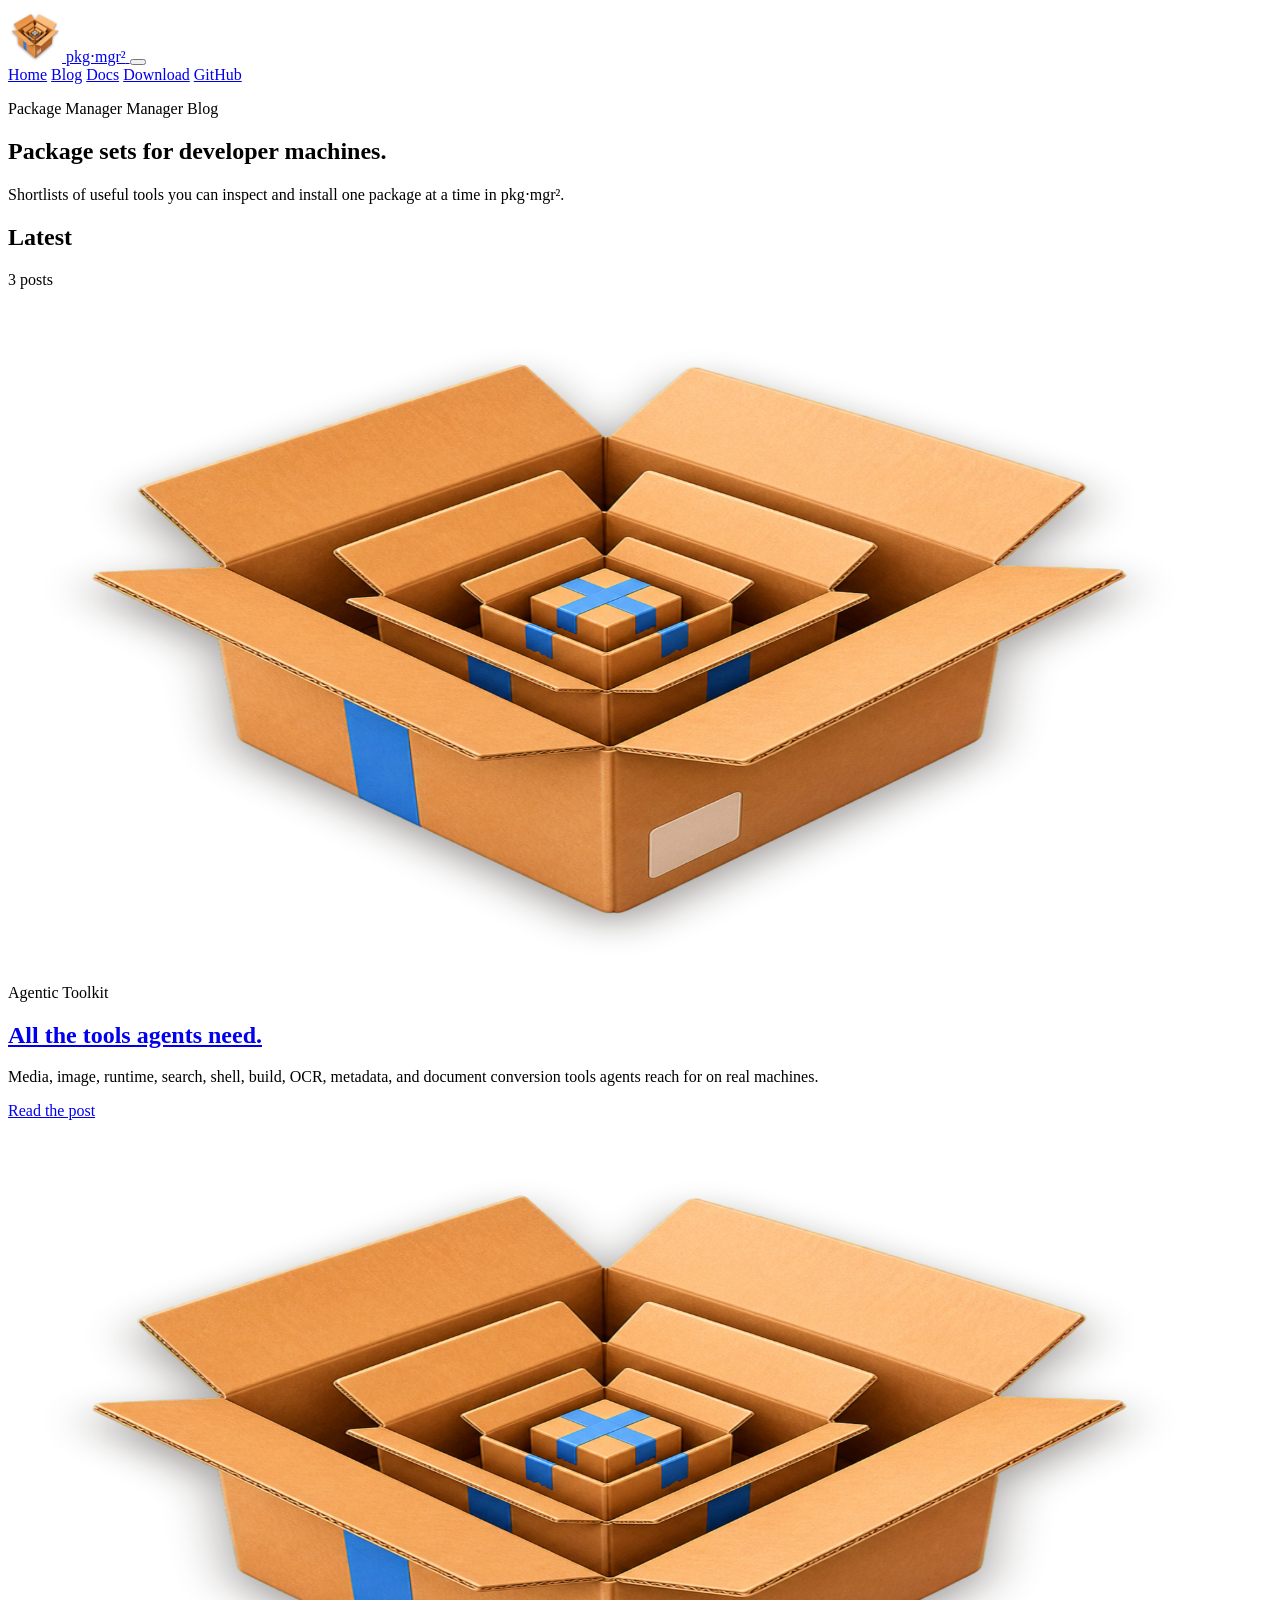
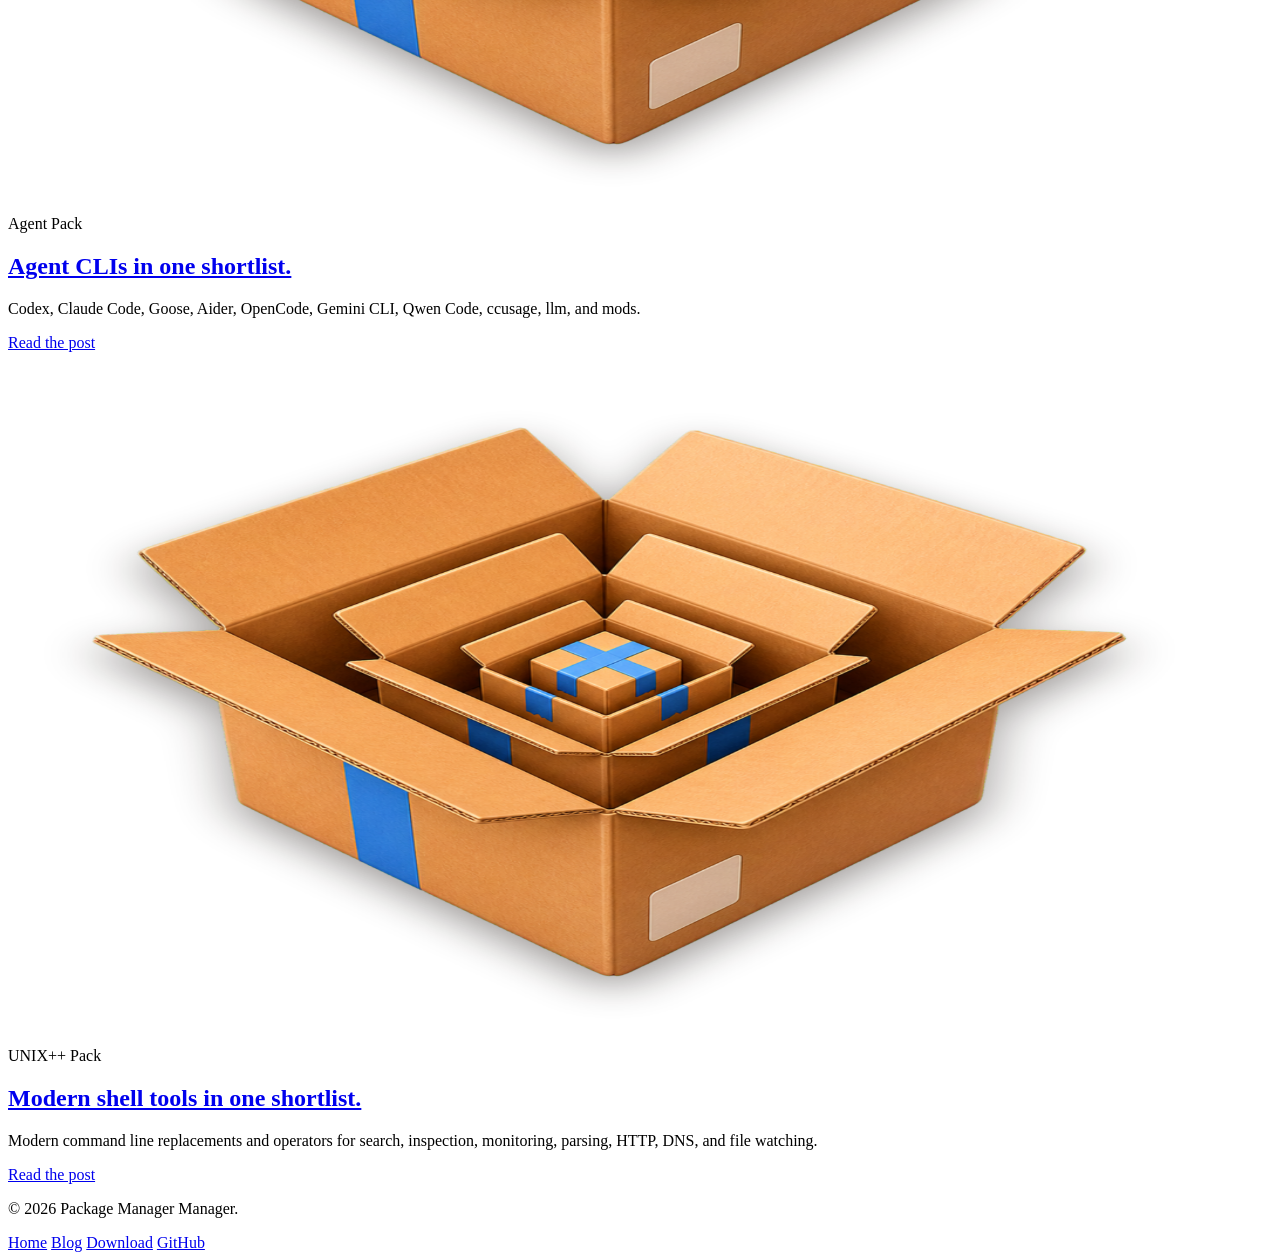
==== www/blog/index.html @ 00514698 "Add Agentic Toolkit blog post" ====
<!DOCTYPE html>
<html lang="en">
<head>
  <meta charset="UTF-8">
  <meta name="viewport" content="width=device-width, initial-scale=1.0">
  <title>Package Manager Manager Blog</title>
  <meta name="description" content="Package Manager Manager notes on useful package sets for developer machines.">
  <meta property="og:type" content="website">
  <meta property="og:site_name" content="Package Manager Manager">
  <meta property="og:title" content="Package Manager Manager Blog">
  <meta property="og:description" content="Useful package sets for developer machines.">
  <meta property="og:url" content="https://mxcl.dev/package-manager-manager/blog/">
  <meta property="og:image" content="https://mxcl.dev/package-manager-manager/boxes.png">
  <meta name="twitter:card" content="summary_large_image">
  <meta name="twitter:image" content="https://mxcl.dev/package-manager-manager/boxes.png">
  <link rel="canonical" href="https://mxcl.dev/package-manager-manager/blog/">
  <link rel="icon" href="../boxes.png">
  <link rel="apple-touch-icon" href="../boxes.png">
  <link rel="stylesheet" href="../styles.css">
</head>
<body>
  <div class="scroll-meter" aria-hidden="true"><span></span></div>
  <div class="site-shell" id="top">
    <header class="masthead">
      <a class="brand" href="../" aria-label="Package Manager Manager home">
        <img class="brand-mark" src="../boxes.png" alt="Package Manager Manager" width="54" height="54">
        <span class="brand-type">pkg⋅mgr²</span>
      </a>

      <button class="nav-toggle" type="button" aria-expanded="false" aria-label="Toggle navigation">
        <span></span>
        <span></span>
      </button>

      <nav class="nav" aria-label="Main navigation">
        <a href="../">Home</a>
        <a href="./" aria-current="page">Blog</a>
        <a href="https://github.com/mxcl/pmm#readme">Docs</a>
        <a href="https://github.com/mxcl/pmm/releases/latest">Download</a>
        <a href="https://github.com/mxcl/pmm">GitHub</a>
      </nav>
    </header>

    <main>
      <section class="blog-hero" aria-labelledby="blog-title">
        <div class="blog-hero-copy">
          <p class="eyebrow">Package Manager Manager Blog</p>
          <h1 id="blog-title">Package sets for developer machines.</h1>
          <p class="lede">Shortlists of useful tools you can inspect and install one package at a time in pkg⋅mgr².</p>
        </div>
      </section>

      <section class="blog-index" aria-labelledby="latest-posts">
        <div class="section-label">
          <h2 id="latest-posts">Latest</h2>
          <span>3 posts</span>
        </div>
        <div class="post-list">

          <article class="post-card">
            <a href="./agentic-toolkit/" aria-label="Read The Agentic Toolkit.">
              <img src="../boxes.png" alt="Agentic Toolkit placeholder artwork" width="1200" height="675" loading="lazy" decoding="async">
            </a>
            <div class="post-card-copy">
              <p class="story-kicker">Agentic Toolkit</p>
              <h2><a href="./agentic-toolkit/">All the tools agents need.</a></h2>
              <p>Media, image, runtime, search, shell, build, OCR, metadata, and document conversion tools agents reach for on real machines.</p>
              <a class="button primary" href="./agentic-toolkit/">Read the post</a>
            </div>
          </article>
          <article class="post-card">
            <a href="./agent-pack/" aria-label="Read Agent Pack.">
              <img src="../boxes.png" alt="Agent Pack placeholder artwork" width="1200" height="675" loading="lazy" decoding="async">
            </a>
            <div class="post-card-copy">
              <p class="story-kicker">Agent Pack</p>
              <h2><a href="./agent-pack/">Agent CLIs in one shortlist.</a></h2>
              <p>Codex, Claude Code, Goose, Aider, OpenCode, Gemini CLI, Qwen Code, ccusage, llm, and mods.</p>
              <a class="button primary" href="./agent-pack/">Read the post</a>
            </div>
          </article>

          <article class="post-card">
            <a href="./unix-plus-plus/" aria-label="Read UNIX++ Pack.">
              <img src="../boxes.png" alt="UNIX++ Pack placeholder artwork" width="1200" height="675" loading="lazy" decoding="async">
            </a>
            <div class="post-card-copy">
              <p class="story-kicker">UNIX++ Pack</p>
              <h2><a href="./unix-plus-plus/">Modern shell tools in one shortlist.</a></h2>
              <p>Modern command line replacements and operators for search, inspection, monitoring, parsing, HTTP, DNS, and file watching.</p>
              <a class="button primary" href="./unix-plus-plus/">Read the post</a>
            </div>
          </article>
        </div>
      </section>
    </main>

    <footer class="site-footer">
      <p>&copy; 2026 Package Manager Manager.</p>
      <div class="footer-links">
        <a href="../">Home</a>
        <a href="./">Blog</a>
        <a href="https://github.com/mxcl/pmm/releases/latest">Download</a>
        <a href="https://github.com/mxcl/pmm">GitHub</a>
      </div>
    </footer>
  </div>

  <script src="../app.js"></script>
</body>
</html>
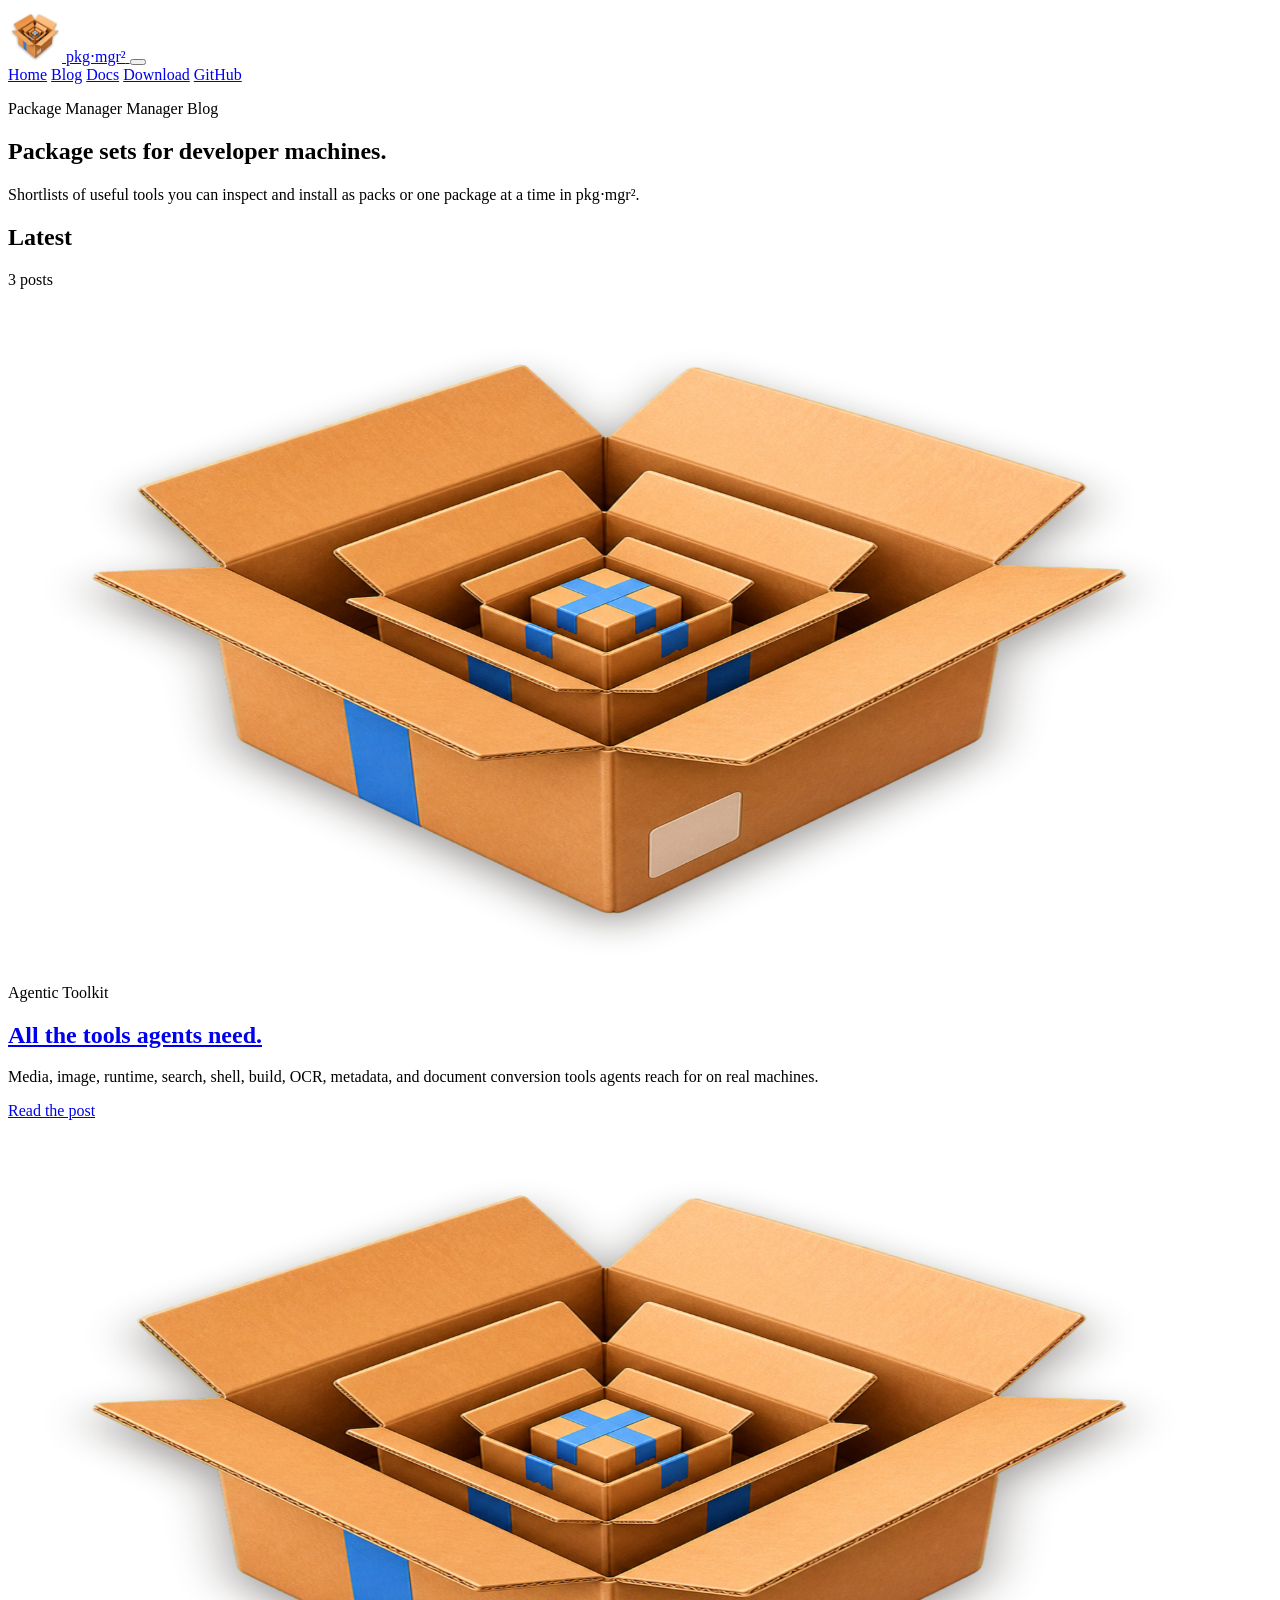
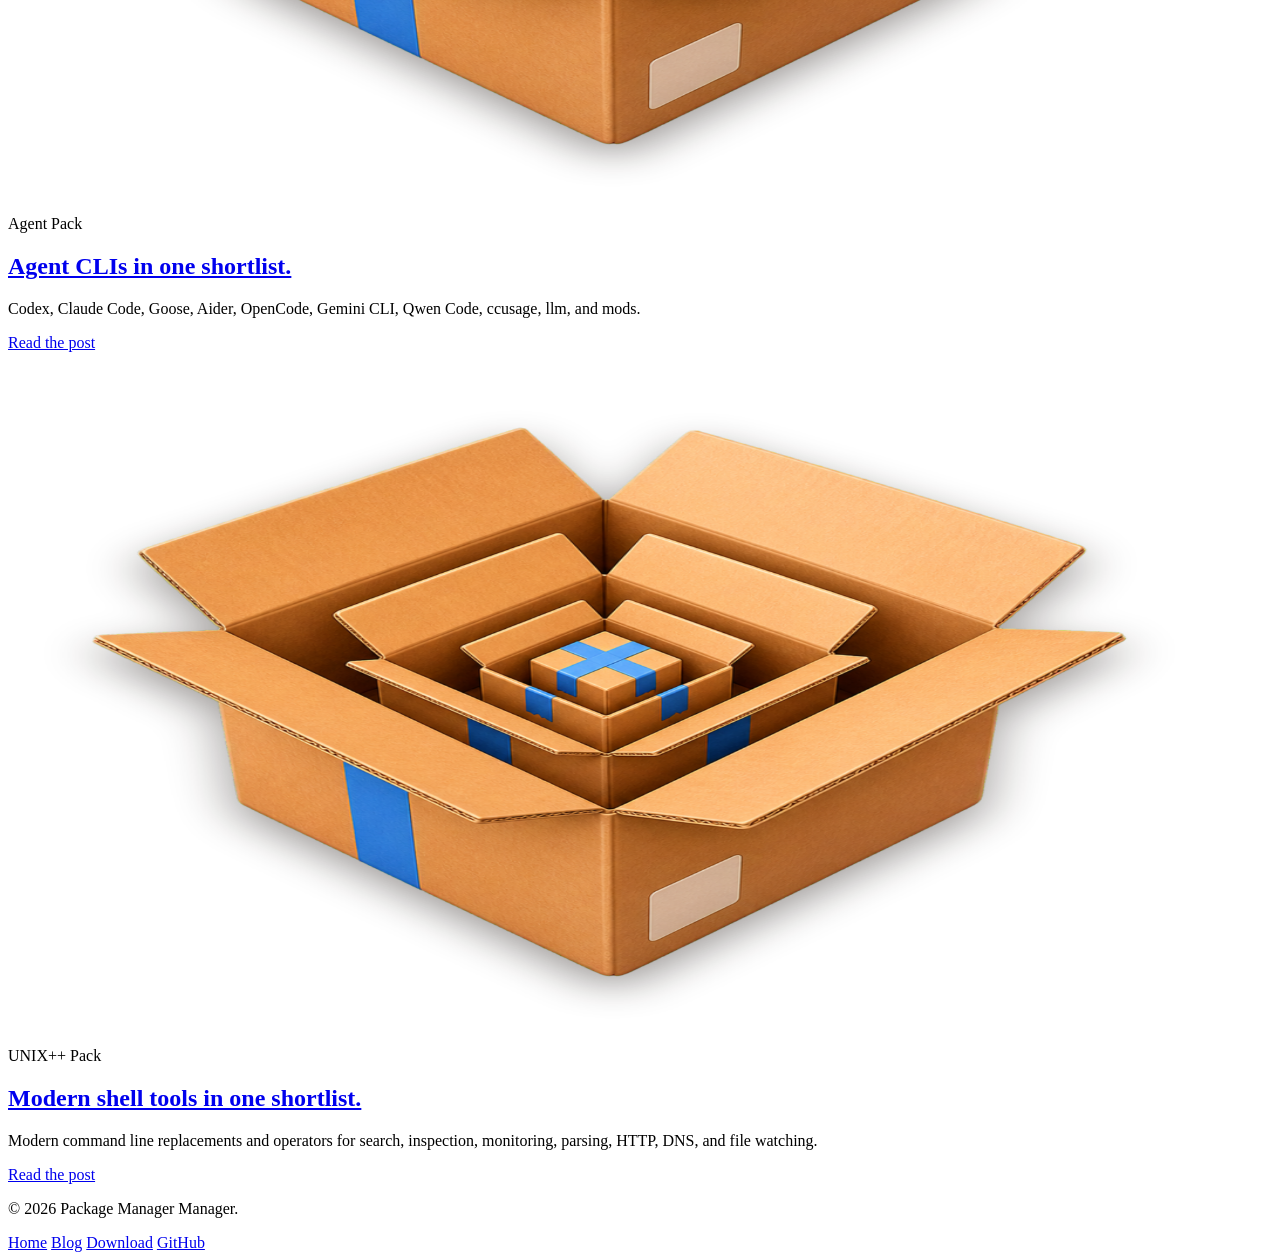
==== commit 94ec41d5: "Support dynamic install packs" ====
--- a/www/blog/index.html
+++ b/www/blog/index.html
@@ -46,7 +46,7 @@
         <div class="blog-hero-copy">
           <p class="eyebrow">Package Manager Manager Blog</p>
           <h1 id="blog-title">Package sets for developer machines.</h1>
-          <p class="lede">Shortlists of useful tools you can inspect and install one package at a time in pkg⋅mgr².</p>
+          <p class="lede">Shortlists of useful tools you can inspect and install as packs or one package at a time in pkg⋅mgr².</p>
         </div>
       </section>
 
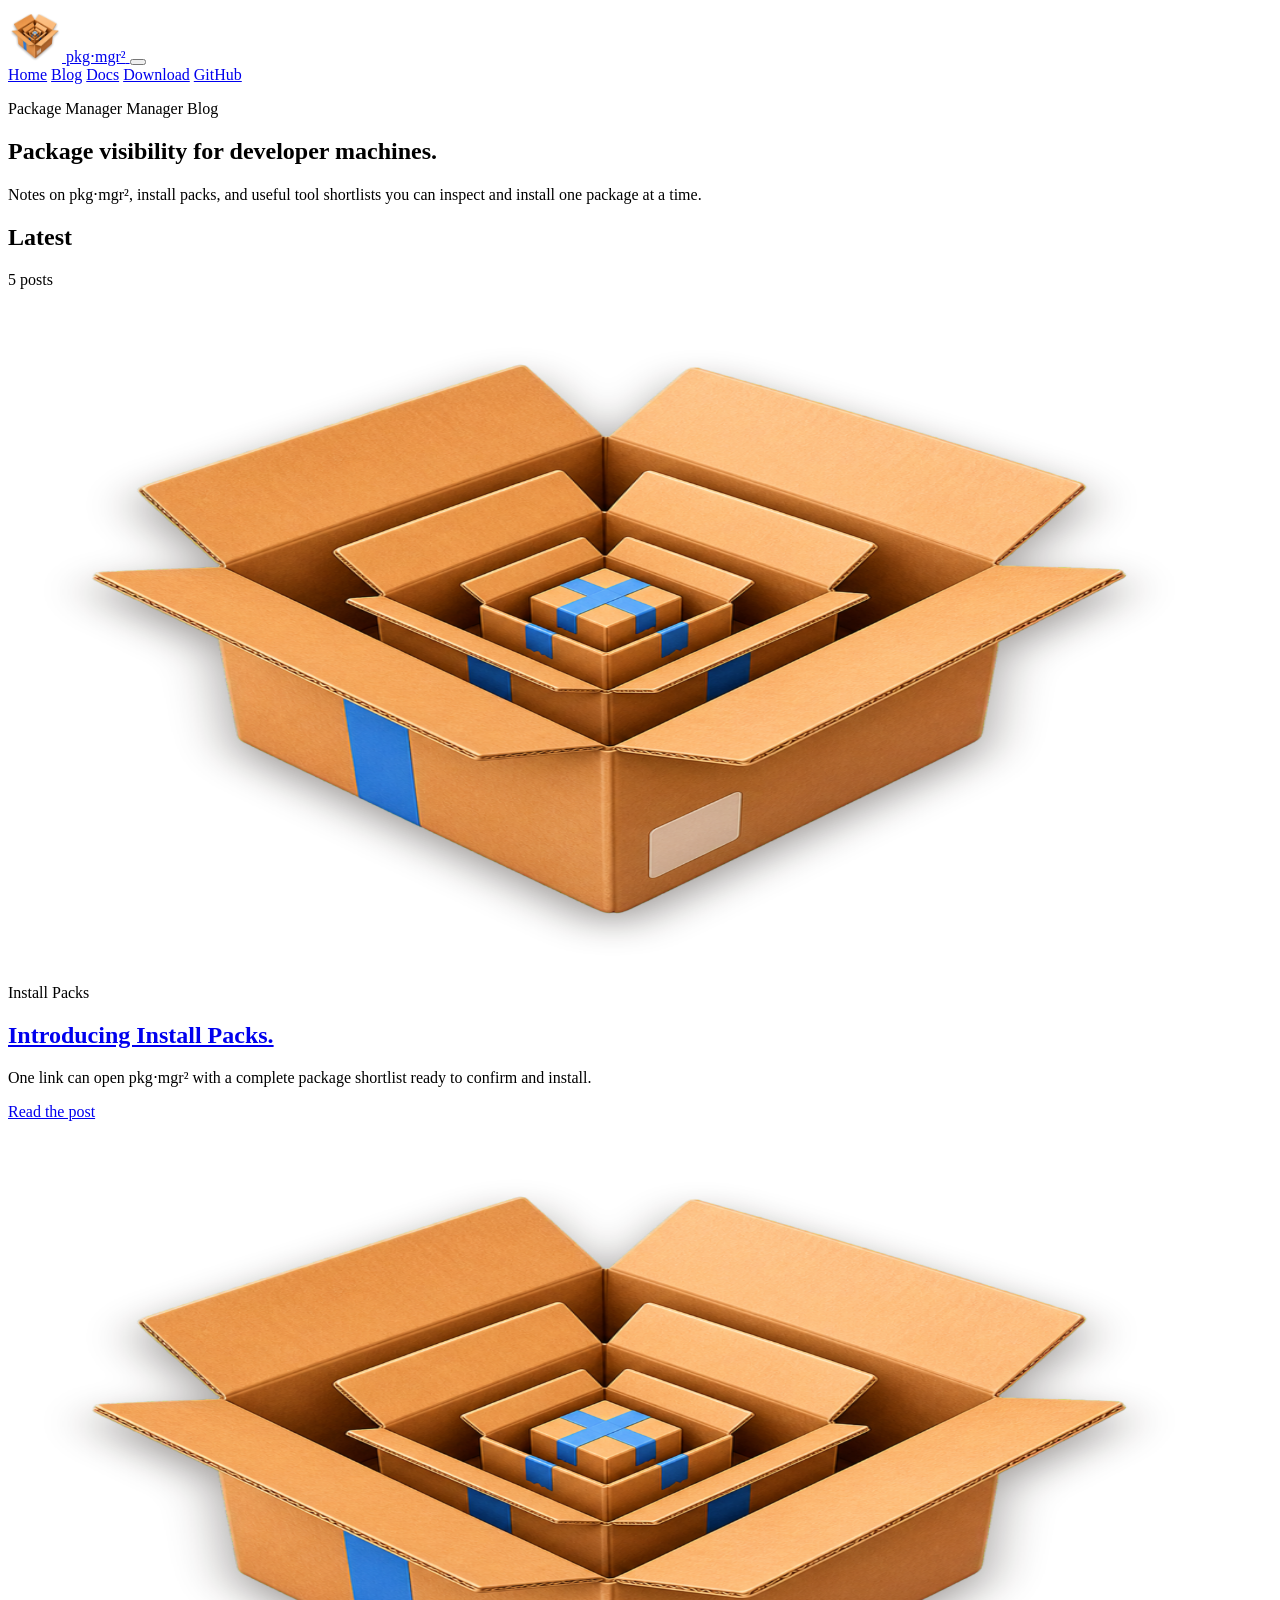
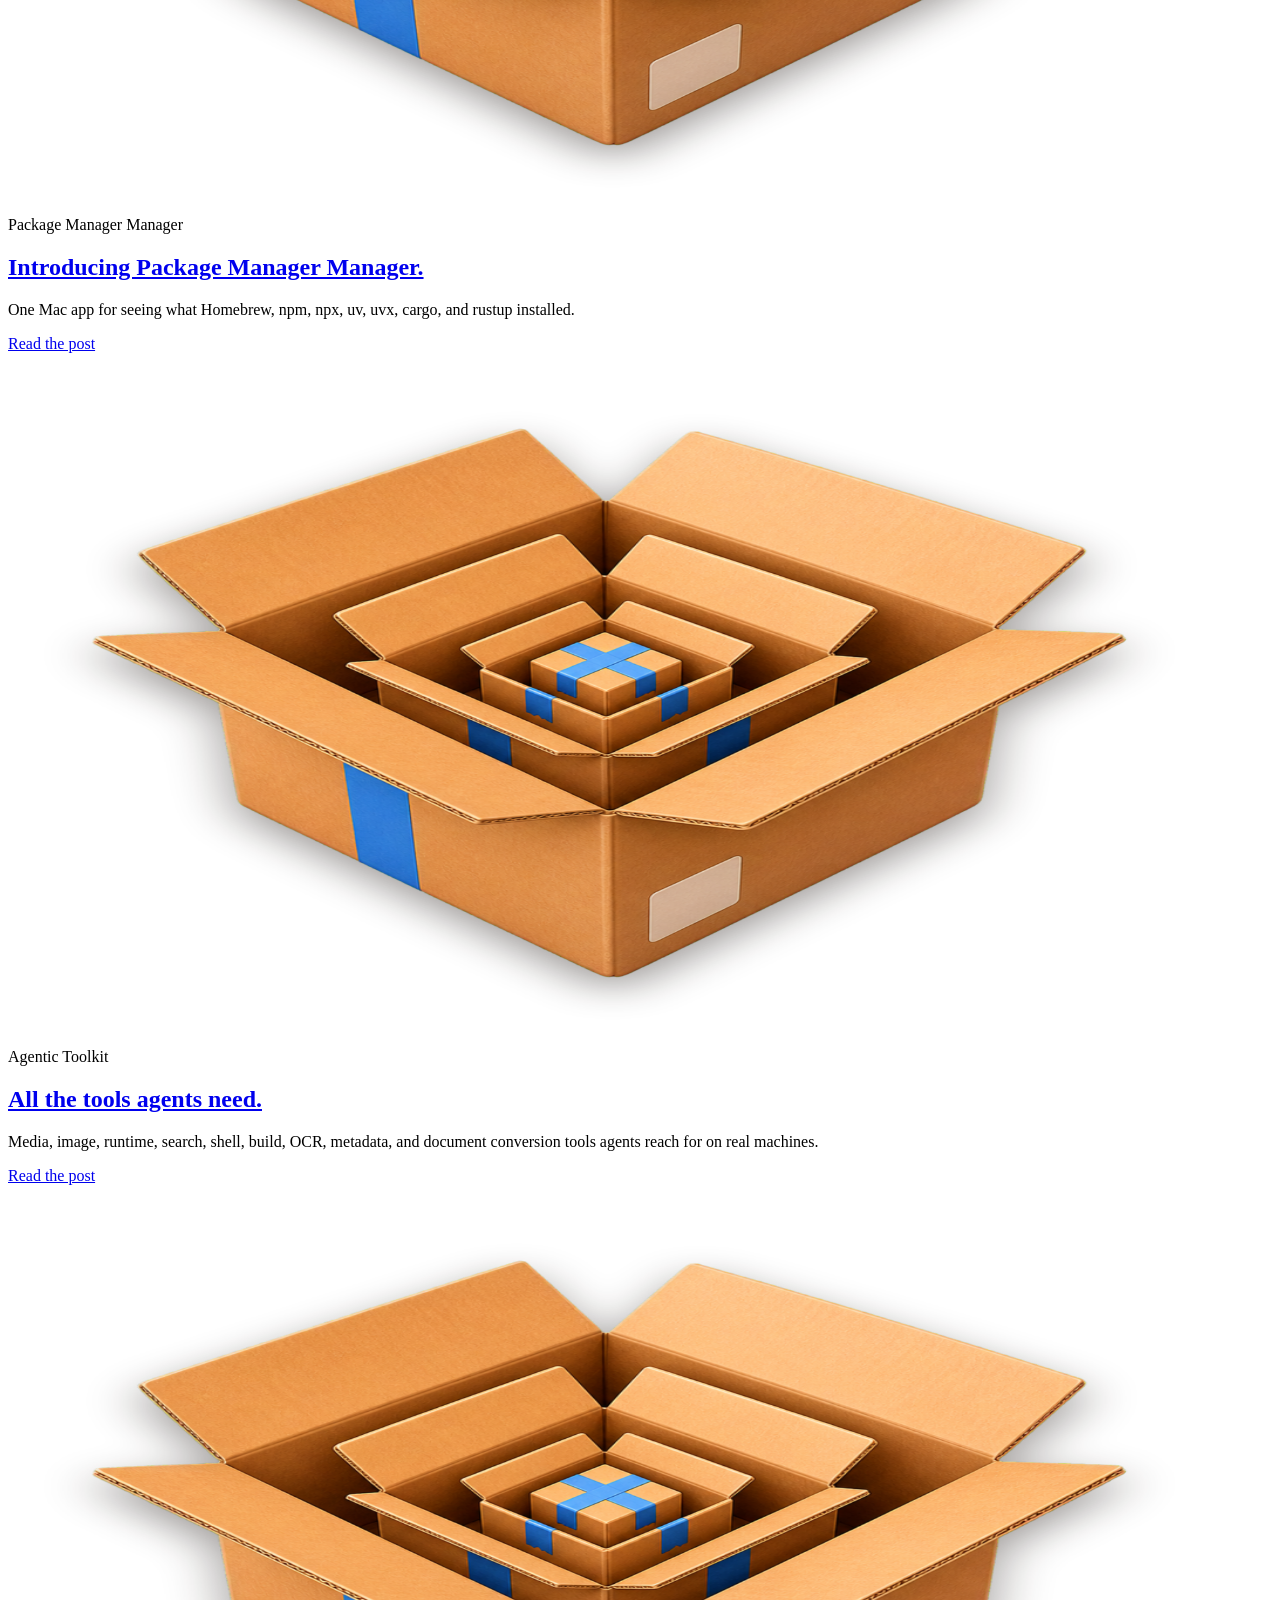
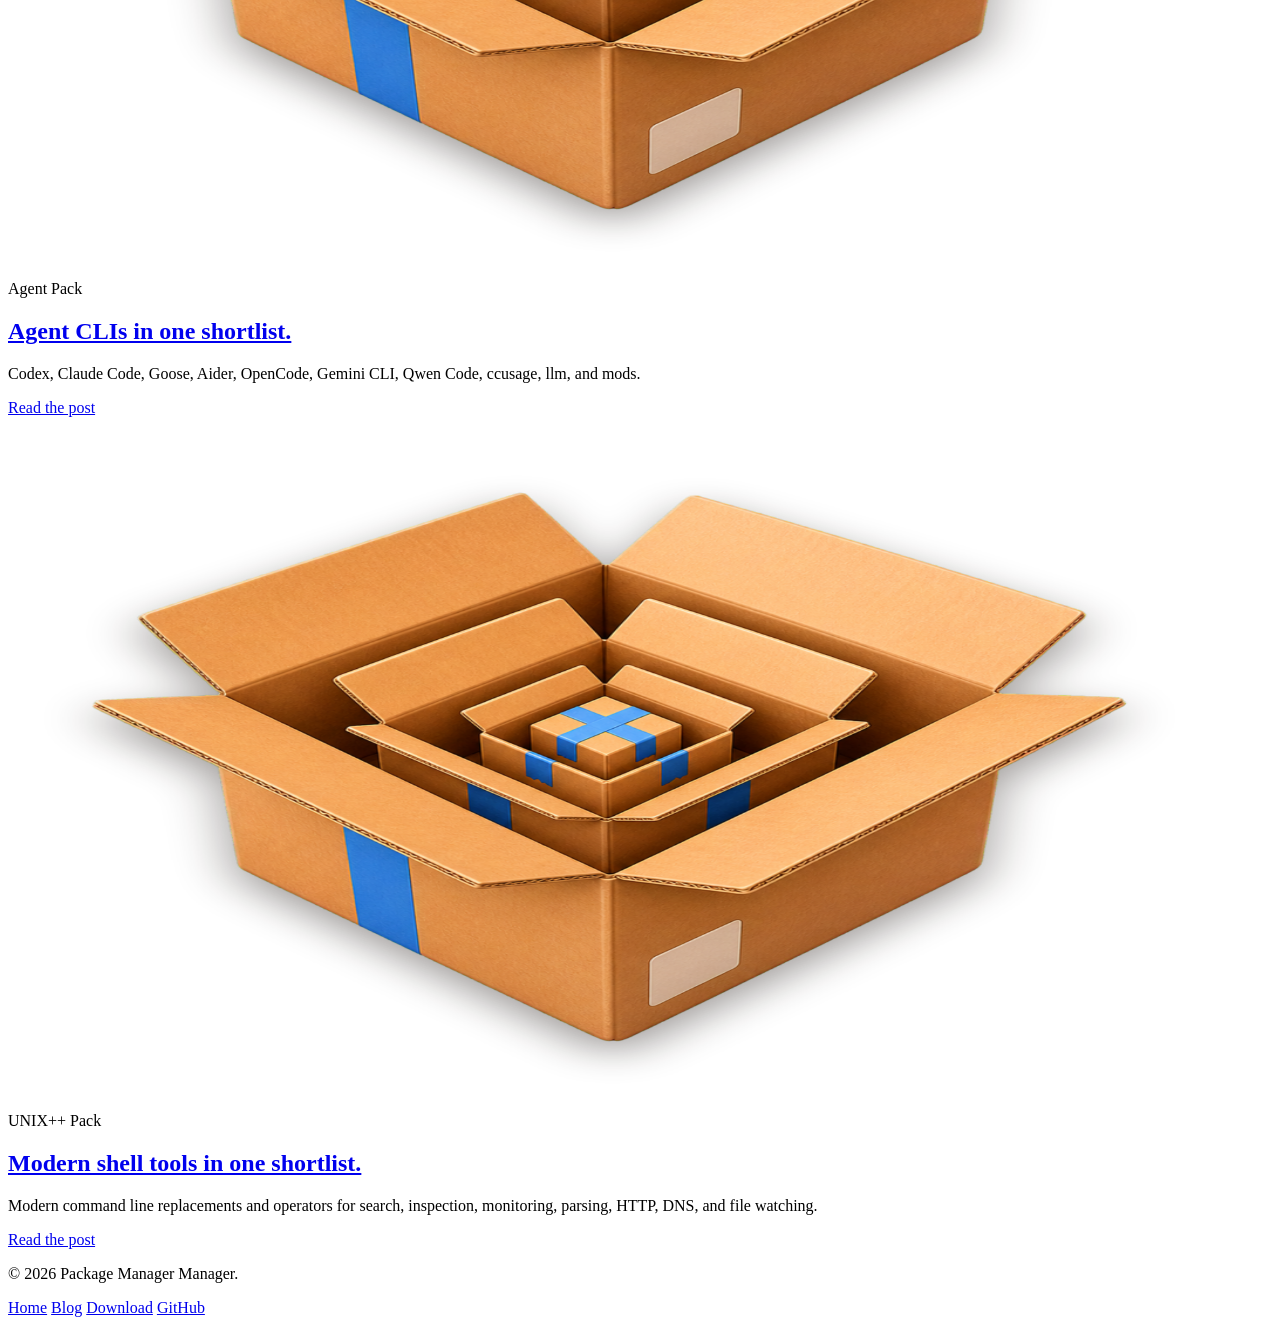
==== commit 6d392175: "Add introductory blog posts" ====
--- a/www/blog/index.html
+++ b/www/blog/index.html
@@ -4,11 +4,11 @@
   <meta charset="UTF-8">
   <meta name="viewport" content="width=device-width, initial-scale=1.0">
   <title>Package Manager Manager Blog</title>
-  <meta name="description" content="Package Manager Manager notes on useful package sets for developer machines.">
+  <meta name="description" content="Package Manager Manager notes on package inventory, install packs, and useful package sets for developer machines.">
   <meta property="og:type" content="website">
   <meta property="og:site_name" content="Package Manager Manager">
   <meta property="og:title" content="Package Manager Manager Blog">
-  <meta property="og:description" content="Useful package sets for developer machines.">
+  <meta property="og:description" content="Package inventory, install packs, and useful package sets for developer machines.">
   <meta property="og:url" content="https://mxcl.dev/package-manager-manager/blog/">
   <meta property="og:image" content="https://mxcl.dev/package-manager-manager/boxes.png">
   <meta name="twitter:card" content="summary_large_image">
@@ -45,17 +45,40 @@
       <section class="blog-hero" aria-labelledby="blog-title">
         <div class="blog-hero-copy">
           <p class="eyebrow">Package Manager Manager Blog</p>
-          <h1 id="blog-title">Package sets for developer machines.</h1>
-          <p class="lede">Shortlists of useful tools you can inspect and install as packs or one package at a time in pkg⋅mgr².</p>
+          <h1 id="blog-title">Package visibility for developer machines.</h1>
+          <p class="lede">Notes on pkg⋅mgr², install packs, and useful tool shortlists you can inspect and install one package at a time.</p>
         </div>
       </section>
 
       <section class="blog-index" aria-labelledby="latest-posts">
         <div class="section-label">
           <h2 id="latest-posts">Latest</h2>
-          <span>3 posts</span>
+          <span>5 posts</span>
         </div>
         <div class="post-list">
+          <article class="post-card">
+            <a href="./introducing-install-packs/" aria-label="Read Introducing Install Packs.">
+              <img src="../boxes.png" alt="Install Packs placeholder artwork" width="1200" height="675" loading="lazy" decoding="async">
+            </a>
+            <div class="post-card-copy">
+              <p class="story-kicker">Install Packs</p>
+              <h2><a href="./introducing-install-packs/">Introducing Install Packs.</a></h2>
+              <p>One link can open pkg⋅mgr² with a complete package shortlist ready to confirm and install.</p>
+              <a class="button primary" href="./introducing-install-packs/">Read the post</a>
+            </div>
+          </article>
+
+          <article class="post-card">
+            <a href="./introducing-package-manager-manager/" aria-label="Read Introducing Package Manager Manager.">
+              <img src="../boxes.png" alt="Package Manager Manager placeholder artwork" width="1200" height="675" loading="lazy" decoding="async">
+            </a>
+            <div class="post-card-copy">
+              <p class="story-kicker">Package Manager Manager</p>
+              <h2><a href="./introducing-package-manager-manager/">Introducing Package Manager Manager.</a></h2>
+              <p>One Mac app for seeing what Homebrew, npm, npx, uv, uvx, cargo, and rustup installed.</p>
+              <a class="button primary" href="./introducing-package-manager-manager/">Read the post</a>
+            </div>
+          </article>
 
           <article class="post-card">
             <a href="./agentic-toolkit/" aria-label="Read The Agentic Toolkit.">
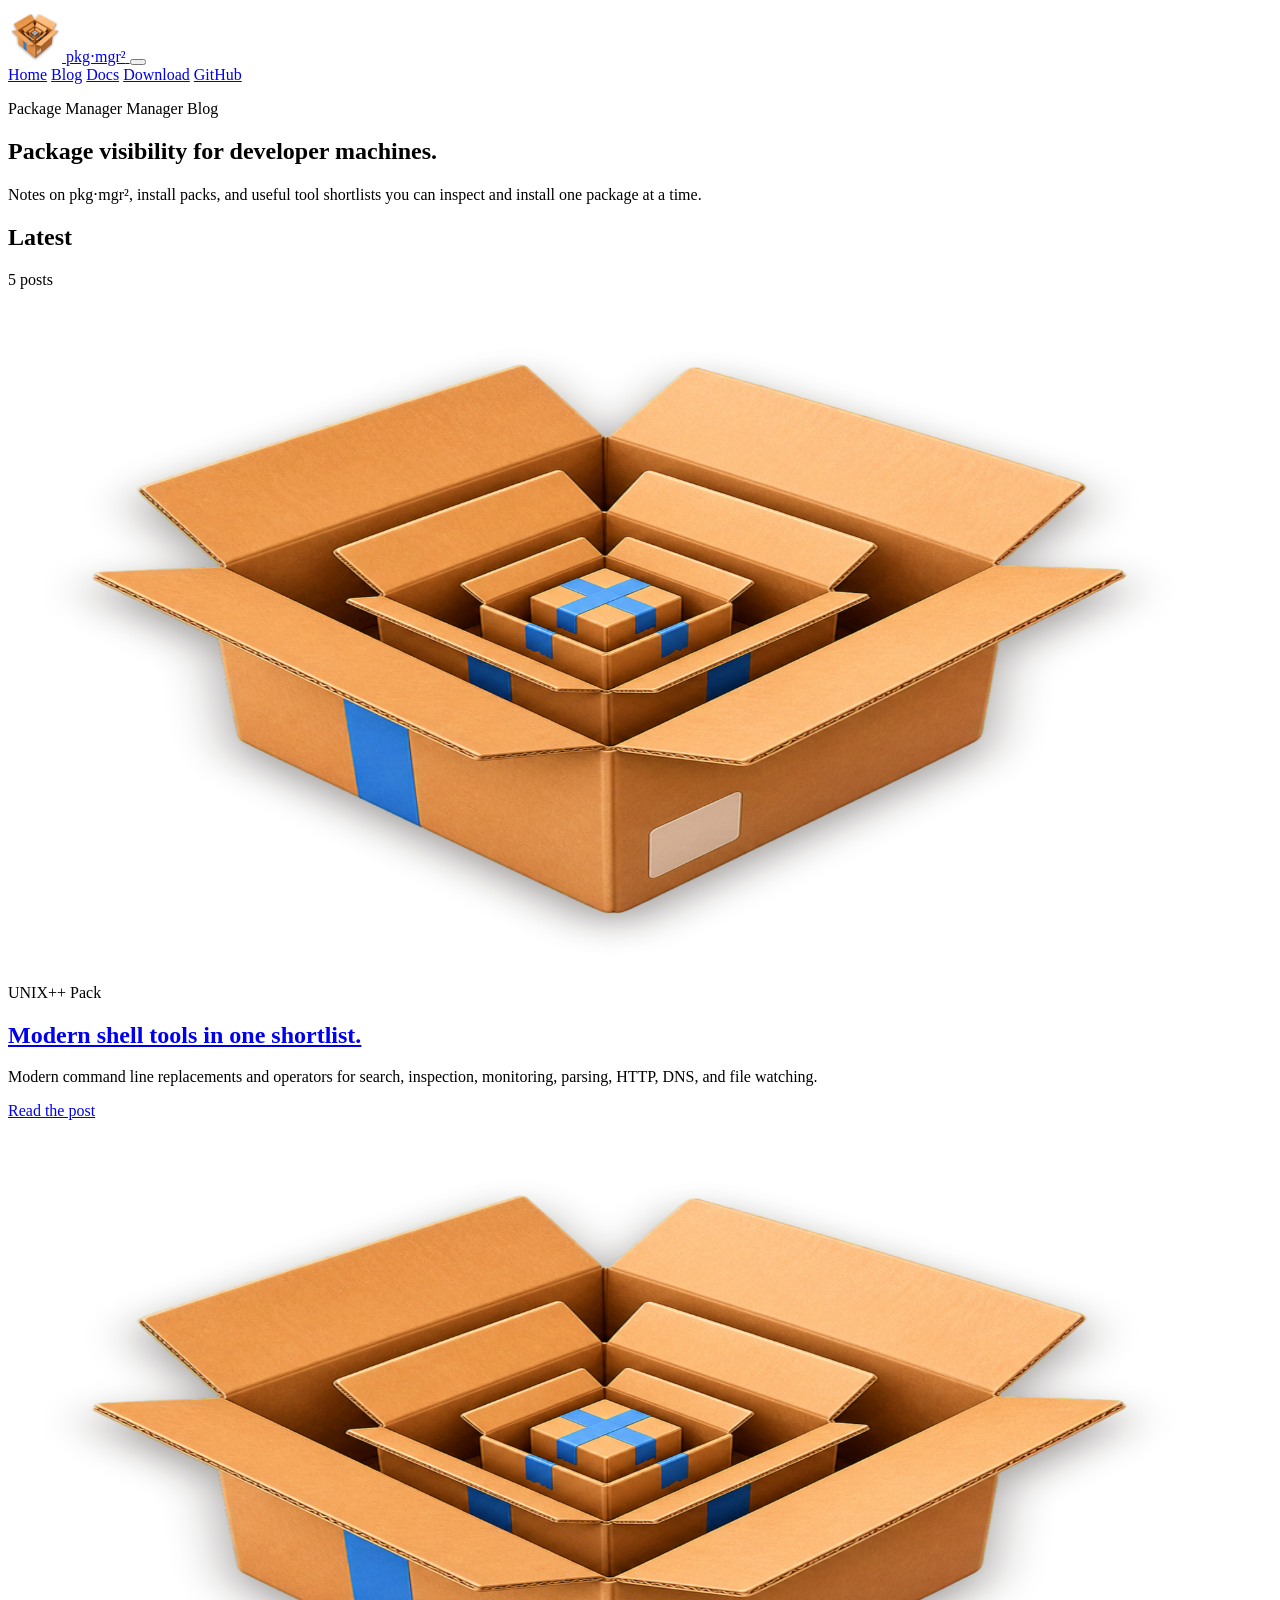
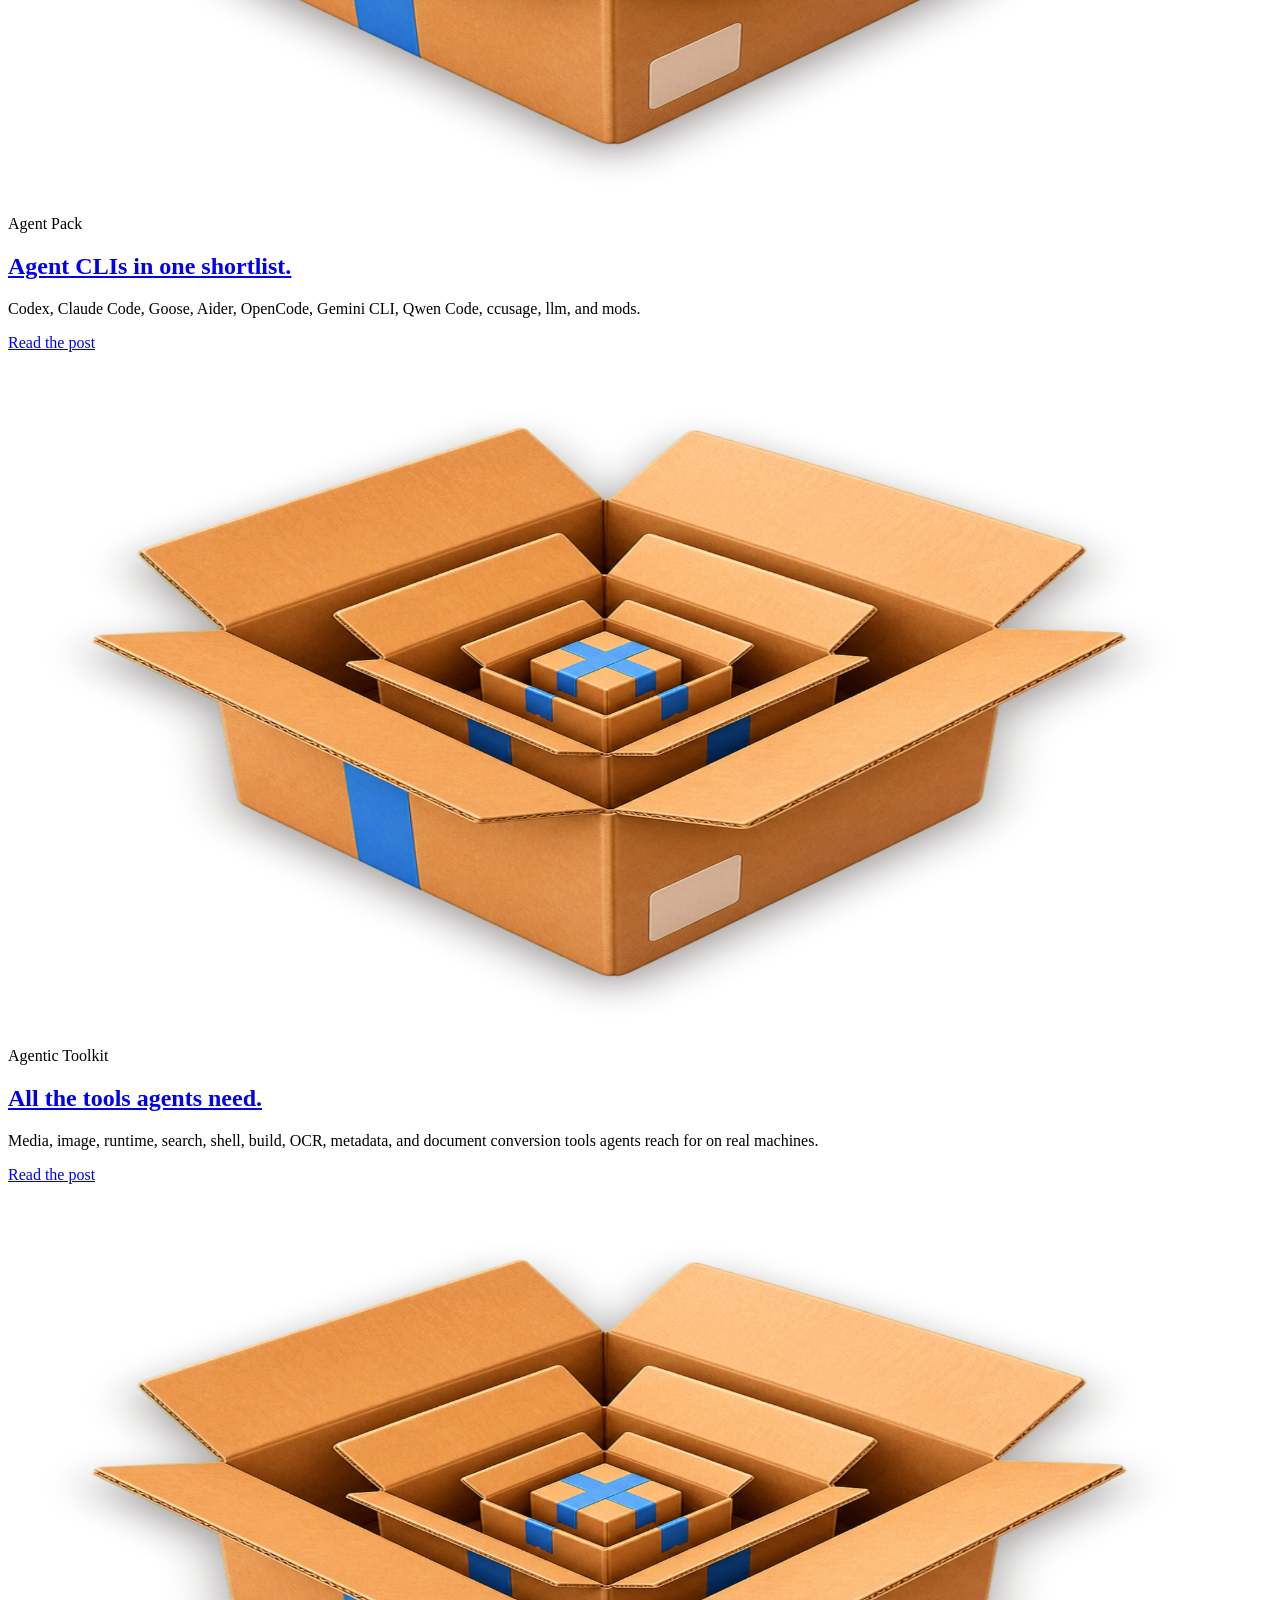
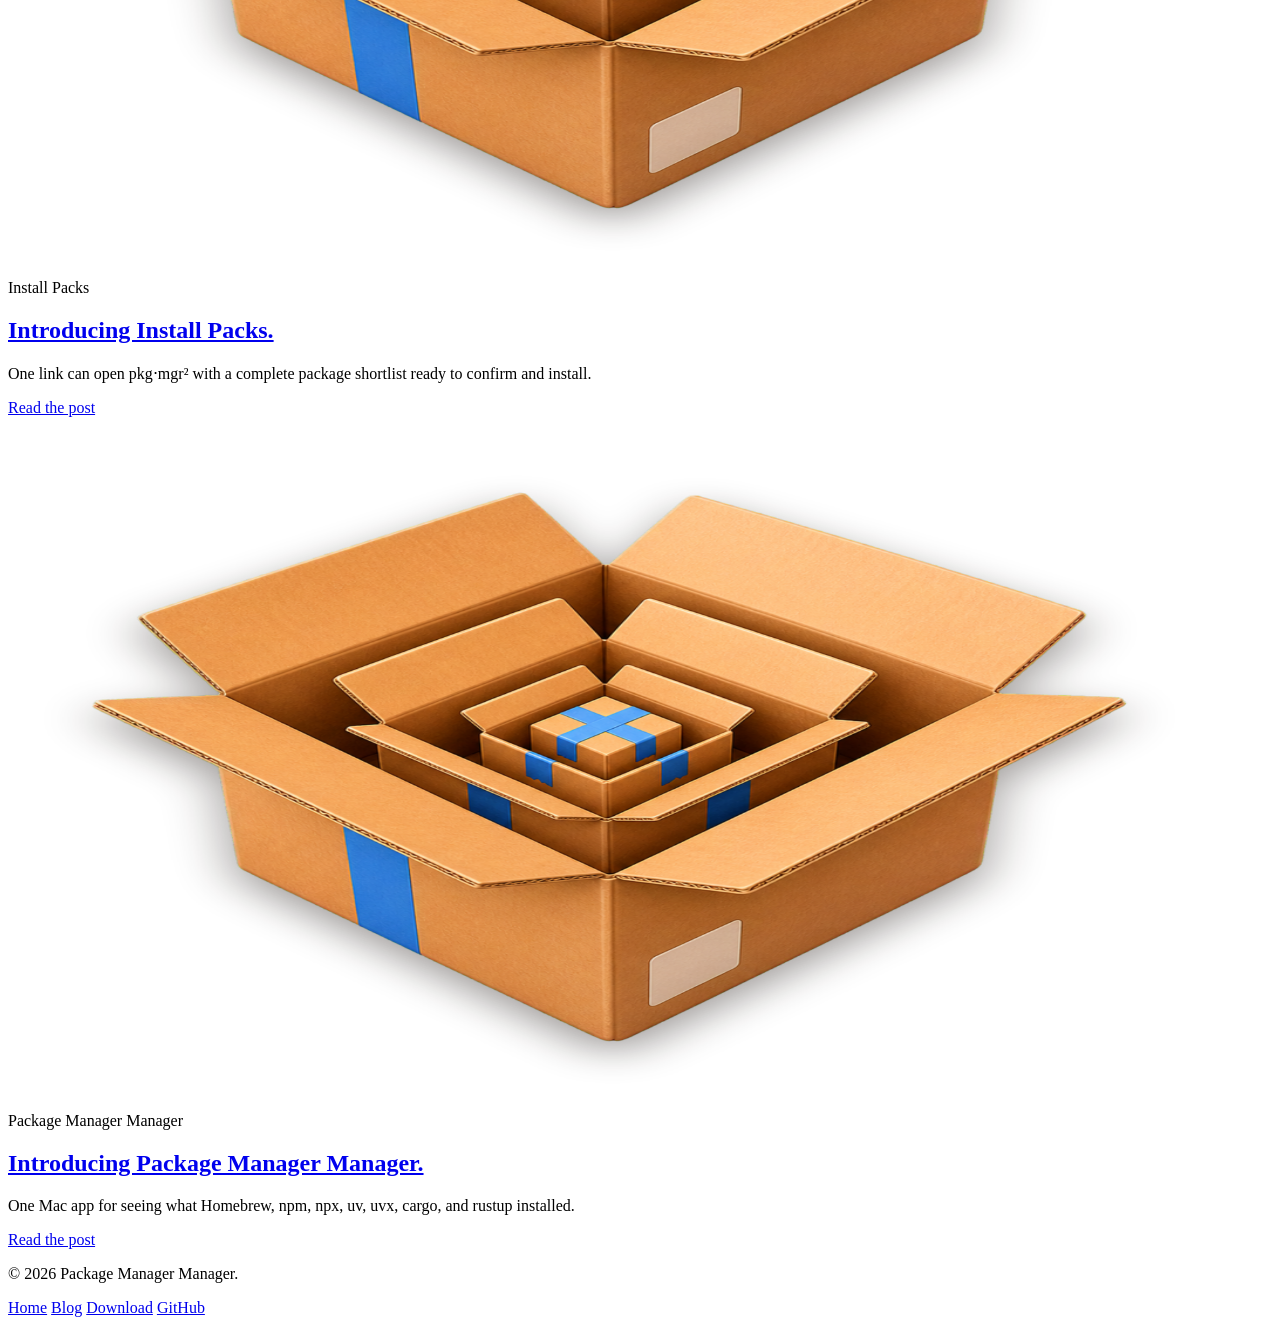
==== commit 43e4c2b0: "Stagger blog post dates" ====
--- a/www/blog/index.html
+++ b/www/blog/index.html
@@ -57,6 +57,42 @@
         </div>
         <div class="post-list">
           <article class="post-card">
+            <a href="./unix-plus-plus/" aria-label="Read UNIX++ Pack.">
+              <img src="../boxes.png" alt="UNIX++ Pack placeholder artwork" width="1200" height="675" loading="lazy" decoding="async">
+            </a>
+            <div class="post-card-copy">
+              <p class="story-kicker">UNIX++ Pack</p>
+              <h2><a href="./unix-plus-plus/">Modern shell tools in one shortlist.</a></h2>
+              <p>Modern command line replacements and operators for search, inspection, monitoring, parsing, HTTP, DNS, and file watching.</p>
+              <a class="button primary" href="./unix-plus-plus/">Read the post</a>
+            </div>
+          </article>
+
+          <article class="post-card">
+            <a href="./agent-pack/" aria-label="Read Agent Pack.">
+              <img src="../boxes.png" alt="Agent Pack placeholder artwork" width="1200" height="675" loading="lazy" decoding="async">
+            </a>
+            <div class="post-card-copy">
+              <p class="story-kicker">Agent Pack</p>
+              <h2><a href="./agent-pack/">Agent CLIs in one shortlist.</a></h2>
+              <p>Codex, Claude Code, Goose, Aider, OpenCode, Gemini CLI, Qwen Code, ccusage, llm, and mods.</p>
+              <a class="button primary" href="./agent-pack/">Read the post</a>
+            </div>
+          </article>
+
+          <article class="post-card">
+            <a href="./agentic-toolkit/" aria-label="Read The Agentic Toolkit.">
+              <img src="../boxes.png" alt="Agentic Toolkit placeholder artwork" width="1200" height="675" loading="lazy" decoding="async">
+            </a>
+            <div class="post-card-copy">
+              <p class="story-kicker">Agentic Toolkit</p>
+              <h2><a href="./agentic-toolkit/">All the tools agents need.</a></h2>
+              <p>Media, image, runtime, search, shell, build, OCR, metadata, and document conversion tools agents reach for on real machines.</p>
+              <a class="button primary" href="./agentic-toolkit/">Read the post</a>
+            </div>
+          </article>
+
+          <article class="post-card">
             <a href="./introducing-install-packs/" aria-label="Read Introducing Install Packs.">
               <img src="../boxes.png" alt="Install Packs placeholder artwork" width="1200" height="675" loading="lazy" decoding="async">
             </a>
@@ -79,41 +115,6 @@
               <a class="button primary" href="./introducing-package-manager-manager/">Read the post</a>
             </div>
           </article>
-
-          <article class="post-card">
-            <a href="./agentic-toolkit/" aria-label="Read The Agentic Toolkit.">
-              <img src="../boxes.png" alt="Agentic Toolkit placeholder artwork" width="1200" height="675" loading="lazy" decoding="async">
-            </a>
-            <div class="post-card-copy">
-              <p class="story-kicker">Agentic Toolkit</p>
-              <h2><a href="./agentic-toolkit/">All the tools agents need.</a></h2>
-              <p>Media, image, runtime, search, shell, build, OCR, metadata, and document conversion tools agents reach for on real machines.</p>
-              <a class="button primary" href="./agentic-toolkit/">Read the post</a>
-            </div>
-          </article>
-          <article class="post-card">
-            <a href="./agent-pack/" aria-label="Read Agent Pack.">
-              <img src="../boxes.png" alt="Agent Pack placeholder artwork" width="1200" height="675" loading="lazy" decoding="async">
-            </a>
-            <div class="post-card-copy">
-              <p class="story-kicker">Agent Pack</p>
-              <h2><a href="./agent-pack/">Agent CLIs in one shortlist.</a></h2>
-              <p>Codex, Claude Code, Goose, Aider, OpenCode, Gemini CLI, Qwen Code, ccusage, llm, and mods.</p>
-              <a class="button primary" href="./agent-pack/">Read the post</a>
-            </div>
-          </article>
-
-          <article class="post-card">
-            <a href="./unix-plus-plus/" aria-label="Read UNIX++ Pack.">
-              <img src="../boxes.png" alt="UNIX++ Pack placeholder artwork" width="1200" height="675" loading="lazy" decoding="async">
-            </a>
-            <div class="post-card-copy">
-              <p class="story-kicker">UNIX++ Pack</p>
-              <h2><a href="./unix-plus-plus/">Modern shell tools in one shortlist.</a></h2>
-              <p>Modern command line replacements and operators for search, inspection, monitoring, parsing, HTTP, DNS, and file watching.</p>
-              <a class="button primary" href="./unix-plus-plus/">Read the post</a>
-            </div>
-          </article>
         </div>
       </section>
     </main>
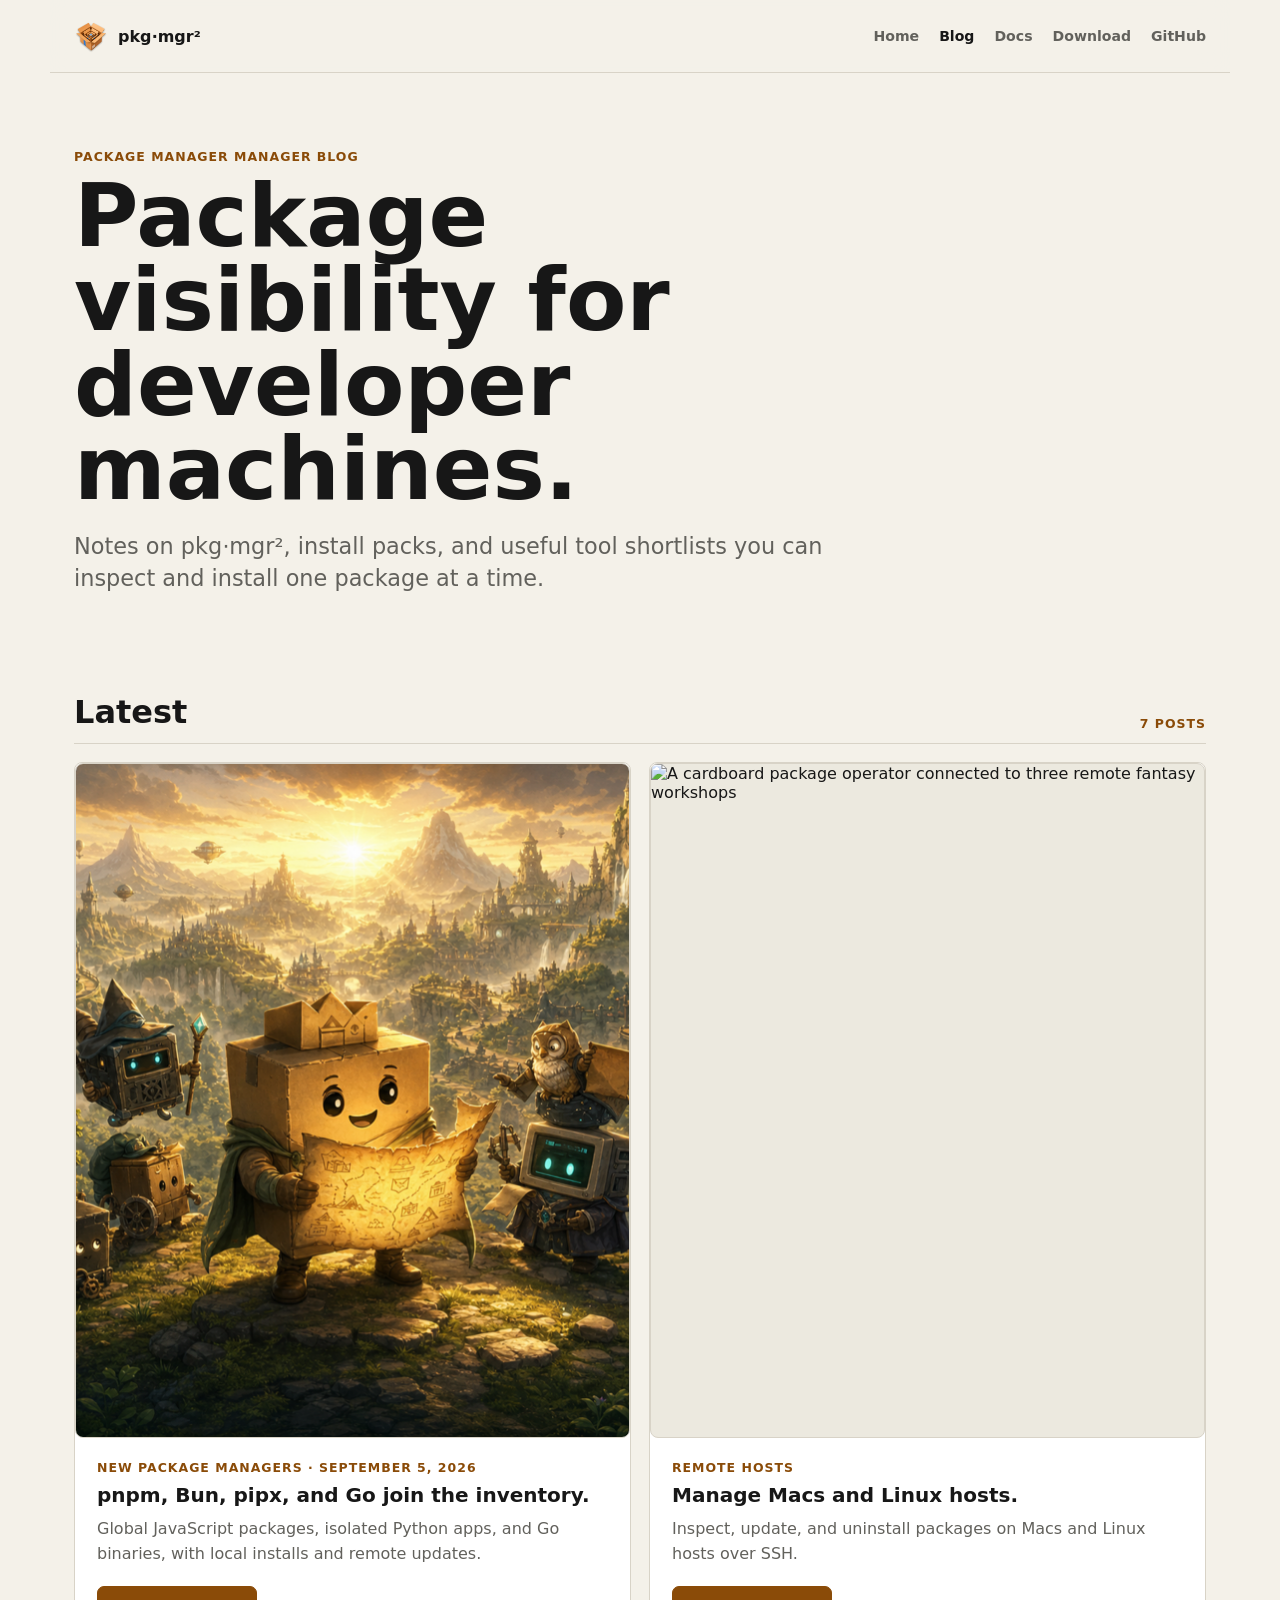
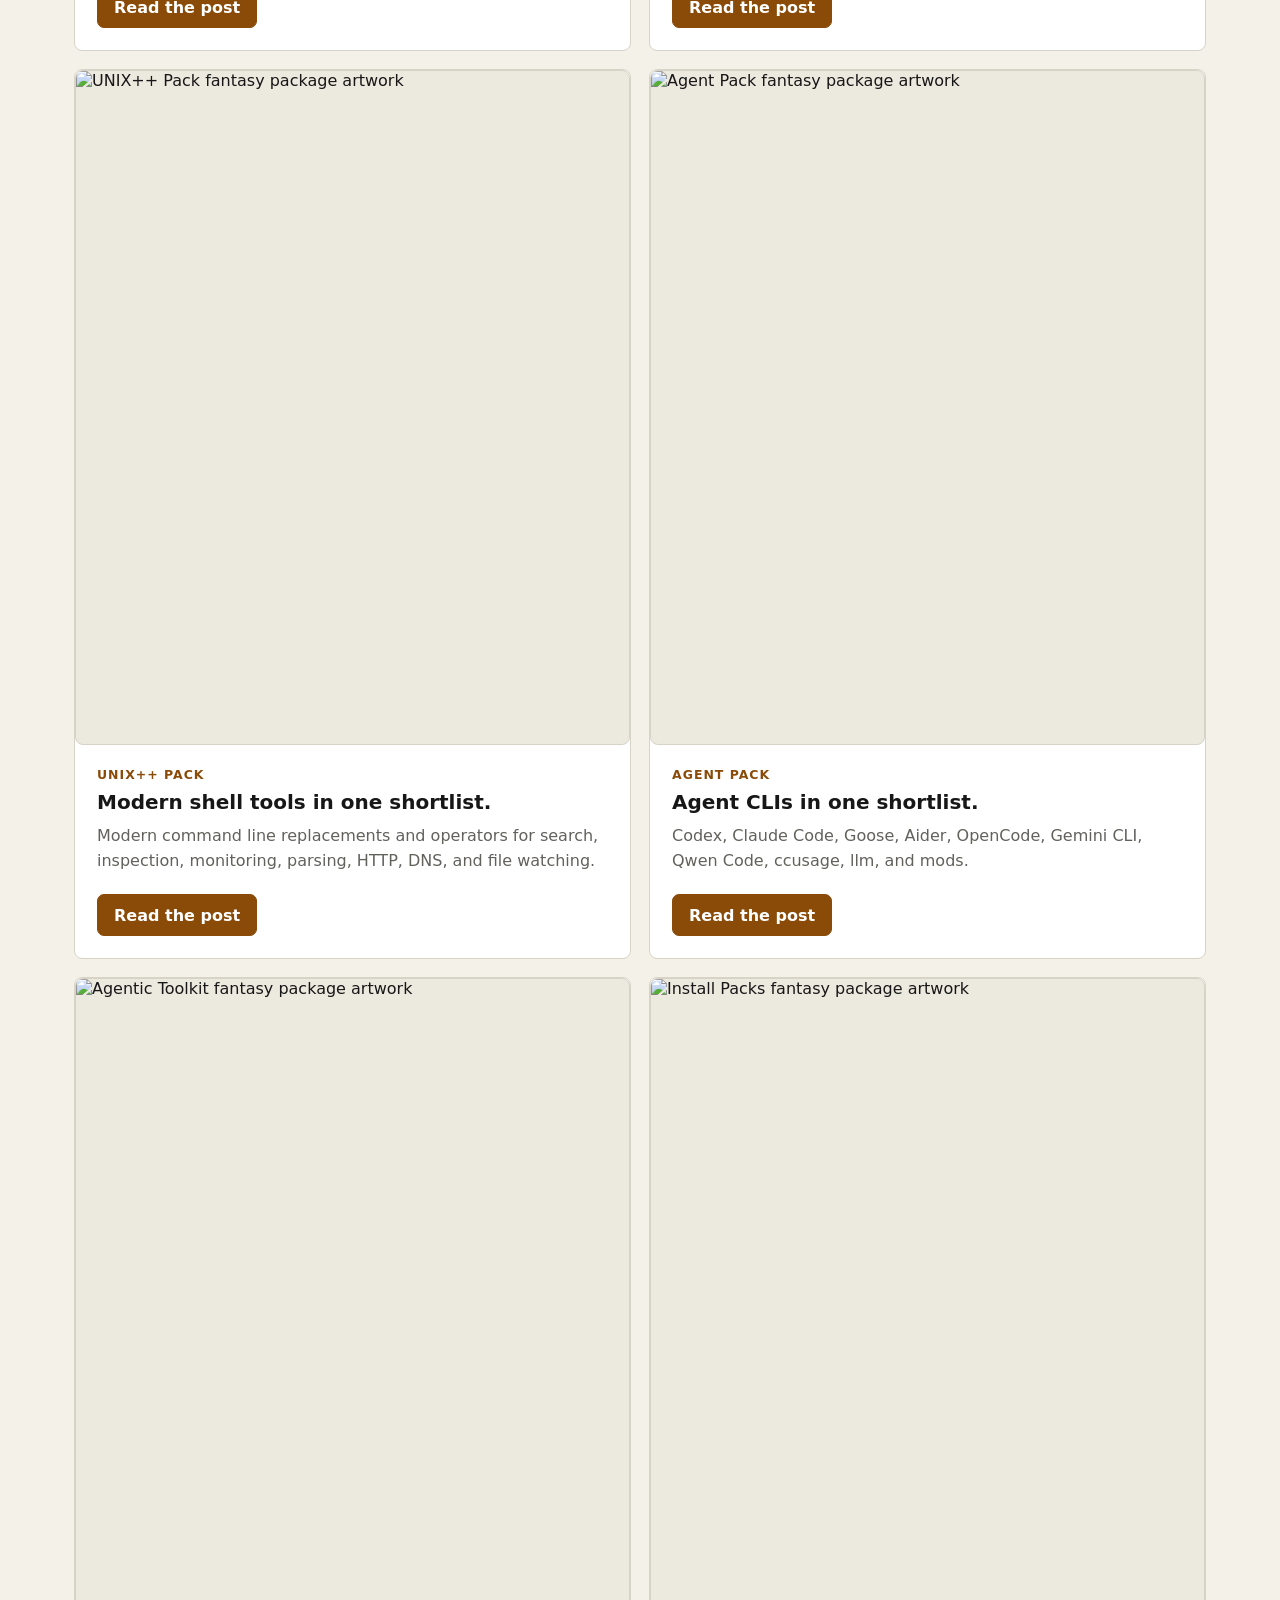
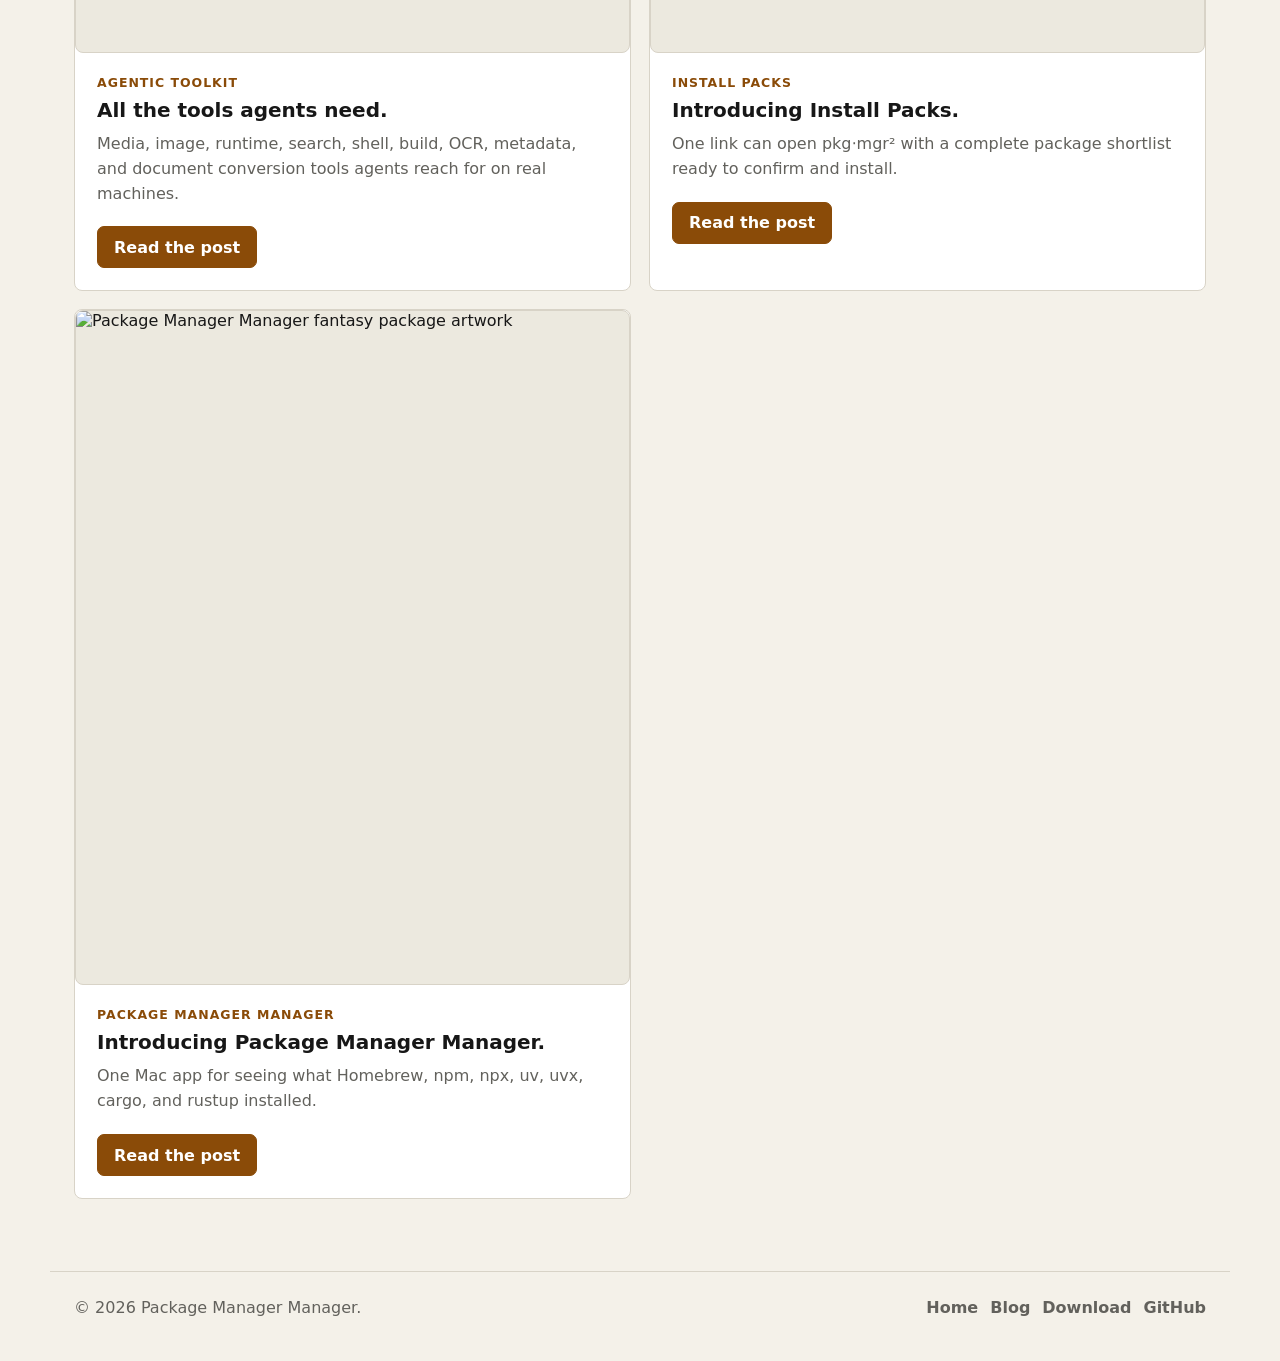
==== commit b3ffda2b: "docs: announce pnpm, Bun, pipx, and Go support" ====
--- a/www/blog/index.html
+++ b/www/blog/index.html
@@ -53,12 +53,36 @@
       <section class="blog-index" aria-labelledby="latest-posts">
         <div class="section-label">
           <h2 id="latest-posts">Latest</h2>
-          <span>5 posts</span>
+          <span>7 posts</span>
         </div>
         <div class="post-list">
           <article class="post-card">
+            <a href="./pnpm-bun-pipx-go/" aria-label="Read pnpm, Bun, pipx, and Go Join the Inventory.">
+              <img src="./pnpm-bun-pipx-go/hero.png" alt="A cardboard package explorer reading a map with a group of tool-carrying companions" width="1200" height="675" loading="lazy" decoding="async">
+            </a>
+            <div class="post-card-copy">
+              <p class="story-kicker">New package managers · September 5, 2026</p>
+              <h2><a href="./pnpm-bun-pipx-go/">pnpm, Bun, pipx, and Go join the inventory.</a></h2>
+              <p>Global JavaScript packages, isolated Python apps, and Go binaries, with local installs and remote updates.</p>
+              <a class="button primary" href="./pnpm-bun-pipx-go/">Read the post</a>
+            </div>
+          </article>
+
+          <article class="post-card">
+            <a href="./remote-hosts/" aria-label="Read Manage Macs and Linux Hosts.">
+              <img src="./remote-hosts/hero.png" alt="A cardboard package operator connected to three remote fantasy workshops" width="1200" height="675" loading="lazy" decoding="async">
+            </a>
+            <div class="post-card-copy">
+              <p class="story-kicker">Remote Hosts</p>
+              <h2><a href="./remote-hosts/">Manage Macs and Linux hosts.</a></h2>
+              <p>Inspect, update, and uninstall packages on Macs and Linux hosts over SSH.</p>
+              <a class="button primary" href="./remote-hosts/">Read the post</a>
+            </div>
+          </article>
+
+          <article class="post-card">
             <a href="./unix-plus-plus/" aria-label="Read UNIX++ Pack.">
-              <img src="../boxes.png" alt="UNIX++ Pack placeholder artwork" width="1200" height="675" loading="lazy" decoding="async">
+              <img src="./unix-plus-plus/hero.png" alt="UNIX++ Pack fantasy package artwork" width="1200" height="675" loading="lazy" decoding="async">
             </a>
             <div class="post-card-copy">
               <p class="story-kicker">UNIX++ Pack</p>
@@ -70,7 +94,7 @@
 
           <article class="post-card">
             <a href="./agent-pack/" aria-label="Read Agent Pack.">
-              <img src="../boxes.png" alt="Agent Pack placeholder artwork" width="1200" height="675" loading="lazy" decoding="async">
+              <img src="./agent-pack/hero.png" alt="Agent Pack fantasy package artwork" width="1200" height="675" loading="lazy" decoding="async">
             </a>
             <div class="post-card-copy">
               <p class="story-kicker">Agent Pack</p>
@@ -82,7 +106,7 @@
 
           <article class="post-card">
             <a href="./agentic-toolkit/" aria-label="Read The Agentic Toolkit.">
-              <img src="../boxes.png" alt="Agentic Toolkit placeholder artwork" width="1200" height="675" loading="lazy" decoding="async">
+              <img src="./agentic-toolkit/hero.png" alt="Agentic Toolkit fantasy package artwork" width="1200" height="675" loading="lazy" decoding="async">
             </a>
             <div class="post-card-copy">
               <p class="story-kicker">Agentic Toolkit</p>
@@ -94,7 +118,7 @@
 
           <article class="post-card">
             <a href="./introducing-install-packs/" aria-label="Read Introducing Install Packs.">
-              <img src="../boxes.png" alt="Install Packs placeholder artwork" width="1200" height="675" loading="lazy" decoding="async">
+              <img src="./introducing-install-packs/hero.png" alt="Install Packs fantasy package artwork" width="1200" height="675" loading="lazy" decoding="async">
             </a>
             <div class="post-card-copy">
               <p class="story-kicker">Install Packs</p>
@@ -106,7 +130,7 @@
 
           <article class="post-card">
             <a href="./introducing-package-manager-manager/" aria-label="Read Introducing Package Manager Manager.">
-              <img src="../boxes.png" alt="Package Manager Manager placeholder artwork" width="1200" height="675" loading="lazy" decoding="async">
+              <img src="./introducing-package-manager-manager/hero.png" alt="Package Manager Manager fantasy package artwork" width="1200" height="675" loading="lazy" decoding="async">
             </a>
             <div class="post-card-copy">
               <p class="story-kicker">Package Manager Manager</p>
--- a/www/styles.css
+++ b/www/styles.css
@@ -0,0 +1,813 @@
+:root {
+  color-scheme: light;
+  --bg: #f4f1e9;
+  --ink: #171717;
+  --muted: #62615c;
+  --line: #d8d3c7;
+  --panel: #ffffff;
+  --accent: #8a4b08;
+  --accent-ink: #ffffff;
+  --max: 1180px;
+  font-family: Inter, ui-sans-serif, system-ui, -apple-system, BlinkMacSystemFont, "Segoe UI", sans-serif;
+}
+
+* {
+  box-sizing: border-box;
+}
+
+html {
+  background: var(--bg);
+  color: var(--ink);
+  scroll-behavior: smooth;
+}
+
+body {
+  margin: 0;
+  min-height: 100vh;
+  background: var(--bg);
+}
+
+a {
+  color: inherit;
+  text-decoration: none;
+}
+
+a:focus-visible,
+button:focus-visible {
+  outline: 2px solid var(--accent);
+  outline-offset: 3px;
+}
+
+img {
+  display: block;
+  max-width: 100%;
+}
+
+h1,
+h2,
+h3,
+p,
+figure {
+  margin: 0;
+}
+
+.scroll-meter {
+  position: fixed;
+  inset: 0 0 auto;
+  z-index: 10;
+  height: 3px;
+}
+
+.scroll-meter span {
+  display: block;
+  height: 100%;
+  background: var(--accent);
+  transform: scaleX(0);
+  transform-origin: left;
+}
+
+.site-shell {
+  width: min(100%, var(--max));
+  margin: 0 auto;
+}
+
+.masthead {
+  position: sticky;
+  top: 0;
+  z-index: 5;
+  display: flex;
+  align-items: center;
+  justify-content: space-between;
+  gap: 24px;
+  padding: 18px 24px;
+  border-bottom: 1px solid var(--line);
+  background: color-mix(in srgb, var(--bg) 92%, transparent);
+  backdrop-filter: blur(14px);
+}
+
+.brand,
+.nav {
+  display: flex;
+  align-items: center;
+}
+
+.brand {
+  gap: 10px;
+  font-weight: 800;
+}
+
+.brand-mark {
+  width: 34px;
+  height: 34px;
+  border-radius: 7px;
+}
+
+.brand-type {
+  white-space: nowrap;
+}
+
+.nav {
+  gap: 20px;
+  color: var(--muted);
+  font-size: 0.88rem;
+  font-weight: 650;
+}
+
+.nav a {
+  min-height: 36px;
+  display: inline-flex;
+  align-items: center;
+}
+
+.nav a:hover,
+.nav a[aria-current="page"] {
+  color: var(--ink);
+}
+
+.nav-toggle {
+  position: relative;
+  display: none;
+}
+
+main {
+  padding: 40px 24px 72px;
+}
+
+.blog-hero,
+.article-hero {
+  display: grid;
+  grid-template-columns: minmax(0, 1fr) minmax(280px, 480px);
+  gap: 40px;
+  align-items: center;
+  padding: 36px 0 54px;
+}
+
+.blog-hero {
+  display: block;
+  max-width: 780px;
+}
+
+.eyebrow,
+.story-kicker,
+.section-label span {
+  color: var(--accent);
+  font-size: 0.78rem;
+  font-weight: 800;
+  letter-spacing: 0.08em;
+  text-transform: uppercase;
+}
+
+h1 {
+  margin-top: 10px;
+  font-size: clamp(2.5rem, 7vw, 5.5rem);
+  line-height: 0.96;
+  letter-spacing: 0;
+}
+
+.lede {
+  max-width: 760px;
+  margin-top: 18px;
+  color: var(--muted);
+  font-size: clamp(1.1rem, 2vw, 1.4rem);
+  line-height: 1.45;
+}
+
+.hero-actions,
+.package-actions,
+.footer-links {
+  display: flex;
+  flex-wrap: wrap;
+  gap: 12px;
+}
+
+.hero-actions {
+  margin-top: 26px;
+}
+
+.button {
+  display: inline-flex;
+  align-items: center;
+  justify-content: center;
+  min-height: 42px;
+  padding: 0 16px;
+  border: 1px solid var(--line);
+  border-radius: 7px;
+  font-weight: 750;
+  white-space: nowrap;
+}
+
+.button.primary {
+  border-color: var(--accent);
+  background: var(--accent);
+  color: var(--accent-ink);
+}
+
+.button:hover {
+  border-color: var(--ink);
+}
+
+.button.primary:hover {
+  border-color: var(--ink);
+  background: var(--ink);
+}
+
+.button.text {
+  border-color: transparent;
+}
+
+.article-hero-image img,
+.post-card img,
+.package-card img {
+  width: 100%;
+  aspect-ratio: 16 / 9;
+  object-fit: cover;
+  border: 1px solid var(--line);
+  border-radius: 8px;
+  background: #ece9df;
+}
+
+.article-body,
+.toolkit-summary,
+.pack-install-band,
+.package-directory,
+.blog-index {
+  margin-top: 44px;
+}
+
+.article-body {
+  max-width: 820px;
+  color: var(--muted);
+  font-size: 1.08rem;
+  line-height: 1.7;
+}
+
+.article-body p + p {
+  margin-top: 18px;
+}
+
+.section-label {
+  display: flex;
+  align-items: end;
+  justify-content: space-between;
+  gap: 16px;
+  margin-bottom: 18px;
+  border-bottom: 1px solid var(--line);
+  padding-bottom: 12px;
+}
+
+.section-label h2 {
+  font-size: clamp(1.45rem, 3vw, 2rem);
+}
+
+.compare-grid,
+.package-grid,
+.post-list {
+  display: grid;
+  gap: 18px;
+}
+
+.compare-grid {
+  grid-template-columns: repeat(3, minmax(0, 1fr));
+}
+
+.compare-grid article,
+.pack-install-band,
+.package-card,
+.post-card {
+  border: 1px solid var(--line);
+  border-radius: 8px;
+  background: var(--panel);
+}
+
+.compare-grid article,
+.pack-install-band,
+.package-card-body,
+.post-card-copy {
+  padding: 22px;
+}
+
+.compare-grid h3,
+.package-card h3,
+.post-card h2 {
+  margin-top: 8px;
+  font-size: 1.25rem;
+  line-height: 1.2;
+}
+
+.compare-grid p,
+.package-card p:not(.story-kicker),
+.post-card p:not(.story-kicker),
+.pack-install-band p {
+  margin-top: 10px;
+  color: var(--muted);
+  line-height: 1.55;
+}
+
+.post-card-copy > .button {
+  margin-top: 20px;
+}
+
+.pack-install-band {
+  display: flex;
+  align-items: center;
+  justify-content: space-between;
+  gap: 24px;
+}
+
+.package-grid {
+  grid-template-columns: repeat(3, minmax(0, 1fr));
+}
+
+.package-actions {
+  margin-top: 18px;
+}
+
+.package-actions a {
+  color: var(--accent);
+  font-weight: 750;
+}
+
+.post-list {
+  grid-template-columns: repeat(2, minmax(0, 1fr));
+}
+
+.site-footer {
+  display: flex;
+  align-items: center;
+  justify-content: space-between;
+  gap: 20px;
+  padding: 26px 24px 44px;
+  border-top: 1px solid var(--line);
+  color: var(--muted);
+}
+
+.footer-links a {
+  font-weight: 650;
+}
+
+/* Product landing page */
+
+.landing-page {
+  background:
+    radial-gradient(circle at 82% 10%, rgb(216 151 70 / 0.16), transparent 24rem),
+    var(--bg);
+}
+
+.landing-page .masthead {
+  border-right: 1px solid var(--line);
+  border-left: 1px solid var(--line);
+}
+
+.landing-page .nav-download {
+  min-height: 36px;
+  padding: 0 13px;
+  border: 1px solid var(--ink);
+  border-radius: 999px;
+  color: var(--ink);
+}
+
+.landing-main {
+  overflow: hidden;
+  padding-top: 76px;
+}
+
+.product-hero {
+  text-align: center;
+}
+
+.hero-copy {
+  max-width: 940px;
+  margin: 0 auto;
+}
+
+.product-hero h1 {
+  margin-top: 18px;
+  font-size: clamp(4rem, 10.5vw, 8.2rem);
+  line-height: 0.82;
+  letter-spacing: -0.075em;
+}
+
+.product-hero h1 span {
+  color: var(--accent);
+}
+
+.product-hero .lede {
+  max-width: 720px;
+  margin: 34px auto 0;
+}
+
+.product-hero .hero-actions {
+  justify-content: center;
+  margin-top: 30px;
+}
+
+.install-command {
+  display: inline-flex;
+  max-width: 100%;
+  margin-top: 18px;
+  padding: 11px 15px;
+  overflow-x: auto;
+  border: 1px solid var(--line);
+  border-radius: 7px;
+  background: var(--panel);
+  color: var(--muted);
+  font-size: 0.88rem;
+  white-space: nowrap;
+}
+
+.install-command code {
+  margin-left: 0.6em;
+}
+
+.button-large {
+  min-height: 50px;
+  padding: 0 20px;
+  border-radius: 999px;
+}
+
+.button-large span {
+  margin-left: 7px;
+}
+
+.manager-line {
+  display: flex;
+  flex-wrap: wrap;
+  justify-content: center;
+  gap: 10px 24px;
+  margin-top: 44px;
+  color: var(--muted);
+  font-size: 0.78rem;
+  font-weight: 800;
+  letter-spacing: 0.07em;
+  text-transform: uppercase;
+}
+
+.manager-line span {
+  position: relative;
+}
+
+.manager-line span + span::before {
+  content: "·";
+  position: absolute;
+  left: -15px;
+  color: var(--accent);
+}
+
+.product-shot {
+  margin: 0;
+}
+
+.product-shot img {
+  width: 100%;
+  height: auto;
+  aspect-ratio: 2980 / 1872;
+}
+
+.hero-shot {
+  margin-top: 28px;
+}
+
+.inventory-intro {
+  padding: 132px 0 110px;
+}
+
+.inventory-intro > h2,
+.story-copy h2,
+.faq > h2,
+.final-cta h2 {
+  max-width: 940px;
+  margin-top: 14px;
+  font-size: clamp(2.4rem, 6vw, 4.6rem);
+  line-height: 0.98;
+  letter-spacing: -0.05em;
+}
+
+.inventory-points {
+  display: grid;
+  grid-template-columns: repeat(3, minmax(0, 1fr));
+  gap: 1px;
+  margin-top: 60px;
+  border: 1px solid var(--line);
+  background: var(--line);
+}
+
+.inventory-points article {
+  min-height: 280px;
+  padding: 30px;
+  background: var(--bg);
+}
+
+.inventory-points strong {
+  display: block;
+  color: var(--accent);
+  font-size: 4.5rem;
+  line-height: 1;
+}
+
+.inventory-points h3 {
+  margin-top: 42px;
+  font-size: 1.25rem;
+}
+
+.inventory-points p,
+.story-copy > p,
+.feature-strip p {
+  margin-top: 10px;
+  color: var(--muted);
+  line-height: 1.6;
+}
+
+.package-story {
+  display: grid;
+  grid-template-columns: minmax(300px, 0.72fr) minmax(0, 1.28fr);
+  gap: 54px;
+  align-items: center;
+  padding: 110px 0;
+  border-top: 1px solid var(--line);
+}
+
+.release-story {
+  grid-template-columns: minmax(0, 1.28fr) minmax(300px, 0.72fr);
+}
+
+.remote-shot {
+  width: min(100%, 620px);
+  justify-self: center;
+}
+
+.remote-shot img {
+  aspect-ratio: 4 / 5;
+  border-radius: 22px;
+}
+
+.story-copy h2 {
+  font-size: clamp(2.4rem, 5vw, 4rem);
+}
+
+.story-copy > p {
+  margin-top: 24px;
+  font-size: 1.05rem;
+}
+
+.check-list {
+  display: grid;
+  gap: 12px;
+  margin: 28px 0 0;
+  padding: 0;
+  list-style: none;
+  font-weight: 700;
+}
+
+.check-list li {
+  display: flex;
+  gap: 10px;
+}
+
+.check-list li::before {
+  content: "↳";
+  color: var(--accent);
+}
+
+.feature-strip {
+  display: grid;
+  grid-template-columns: repeat(3, minmax(0, 1fr));
+  gap: 40px;
+  padding: 105px 0;
+  border-top: 1px solid var(--line);
+}
+
+.feature-number {
+  display: inline-block;
+  color: var(--accent);
+  font-family: ui-monospace, SFMono-Regular, Menlo, monospace;
+  font-size: 0.8rem;
+}
+
+.feature-strip h3 {
+  margin-top: 40px;
+  font-size: 1.4rem;
+}
+
+.faq {
+  padding: 105px 0;
+  border-top: 1px solid var(--line);
+}
+
+.faq-list {
+  display: grid;
+  grid-template-columns: repeat(2, minmax(0, 1fr));
+  gap: 40px;
+  margin-top: 60px;
+}
+
+.faq-list h3 {
+  font-size: 1.4rem;
+}
+
+.faq-list p {
+  margin-top: 10px;
+  color: var(--muted);
+  line-height: 1.6;
+}
+
+.final-cta {
+  display: flex;
+  align-items: end;
+  justify-content: space-between;
+  gap: 30px;
+  margin-bottom: 72px;
+  padding: 64px;
+  border-radius: 24px;
+  background: var(--ink);
+  color: #f7f3e9;
+}
+
+.final-cta .eyebrow {
+  color: #e9a95d;
+}
+
+.final-cta .button.primary {
+  flex: 0 0 auto;
+  border-color: #e9a95d;
+  background: #e9a95d;
+  color: #221b13;
+}
+
+.final-cta .button.primary:hover {
+  border-color: #fff;
+  background: #fff;
+}
+
+@media (max-width: 820px) {
+  .masthead {
+    align-items: flex-start;
+  }
+
+  .nav-toggle {
+    display: inline-flex;
+    width: 40px;
+    height: 40px;
+    align-items: center;
+    justify-content: center;
+    border: 1px solid var(--line);
+    border-radius: 7px;
+    background: var(--panel);
+  }
+
+  .nav-toggle span,
+  .nav-toggle::after {
+    content: "";
+    position: absolute;
+    width: 18px;
+    height: 2px;
+    background: var(--ink);
+  }
+
+  .nav-toggle span:first-child {
+    transform: translateY(-4px);
+  }
+
+  .nav-toggle span:nth-child(2) {
+    transform: translateY(4px);
+  }
+
+  .nav {
+    display: none;
+    position: absolute;
+    top: 68px;
+    right: 24px;
+    left: 24px;
+    flex-direction: column;
+    align-items: stretch;
+    gap: 0;
+    border: 1px solid var(--line);
+    border-radius: 8px;
+    background: var(--panel);
+    padding: 8px;
+  }
+
+  .nav.is-open {
+    display: flex;
+  }
+
+  .nav a {
+    padding: 0 10px;
+  }
+
+  .article-hero,
+  .compare-grid,
+  .package-grid,
+  .post-list {
+    grid-template-columns: 1fr;
+  }
+
+  .pack-install-band,
+  .site-footer,
+  .section-label {
+    align-items: flex-start;
+    flex-direction: column;
+  }
+
+  .landing-main {
+    padding-top: 48px;
+  }
+
+  .landing-page .nav-download {
+    border: 0;
+    border-radius: 0;
+    padding: 0 10px;
+  }
+
+  .manager-line span + span::before {
+    display: none;
+  }
+
+  .hero-shot {
+    width: calc(100% + 24px);
+    margin-left: -12px;
+    border-radius: 14px;
+  }
+
+  .inventory-intro {
+    padding: 92px 0 74px;
+  }
+
+  .inventory-points,
+  .package-story,
+  .faq-list,
+  .feature-strip {
+    grid-template-columns: 1fr;
+  }
+
+  .inventory-points article {
+    min-height: 0;
+  }
+
+  .inventory-points h3 {
+    margin-top: 24px;
+  }
+
+  .package-story {
+    gap: 44px;
+    padding: 76px 0;
+  }
+
+  .feature-strip {
+    gap: 54px;
+    padding: 76px 0;
+  }
+
+  .faq {
+    padding: 76px 0;
+  }
+
+  .faq-list {
+    gap: 44px;
+    margin-top: 44px;
+  }
+
+  .feature-strip h3 {
+    margin-top: 20px;
+  }
+
+  .final-cta {
+    align-items: flex-start;
+    flex-direction: column;
+    padding: 38px 28px;
+  }
+}
+
+@media (max-width: 520px) {
+  .landing-main {
+    padding-inline: 18px;
+  }
+
+  .product-hero h1 {
+    font-size: clamp(3.5rem, 20vw, 5rem);
+  }
+
+  .product-hero .lede {
+    margin-top: 26px;
+  }
+
+  .product-hero .hero-actions {
+    align-items: stretch;
+    flex-direction: column;
+  }
+
+  .manager-line {
+    align-items: center;
+    flex-direction: column;
+  }
+
+  .final-cta {
+    margin-right: -6px;
+    margin-left: -6px;
+  }
+}
+
+@media (prefers-reduced-motion: reduce) {
+  html {
+    scroll-behavior: auto;
+  }
+}
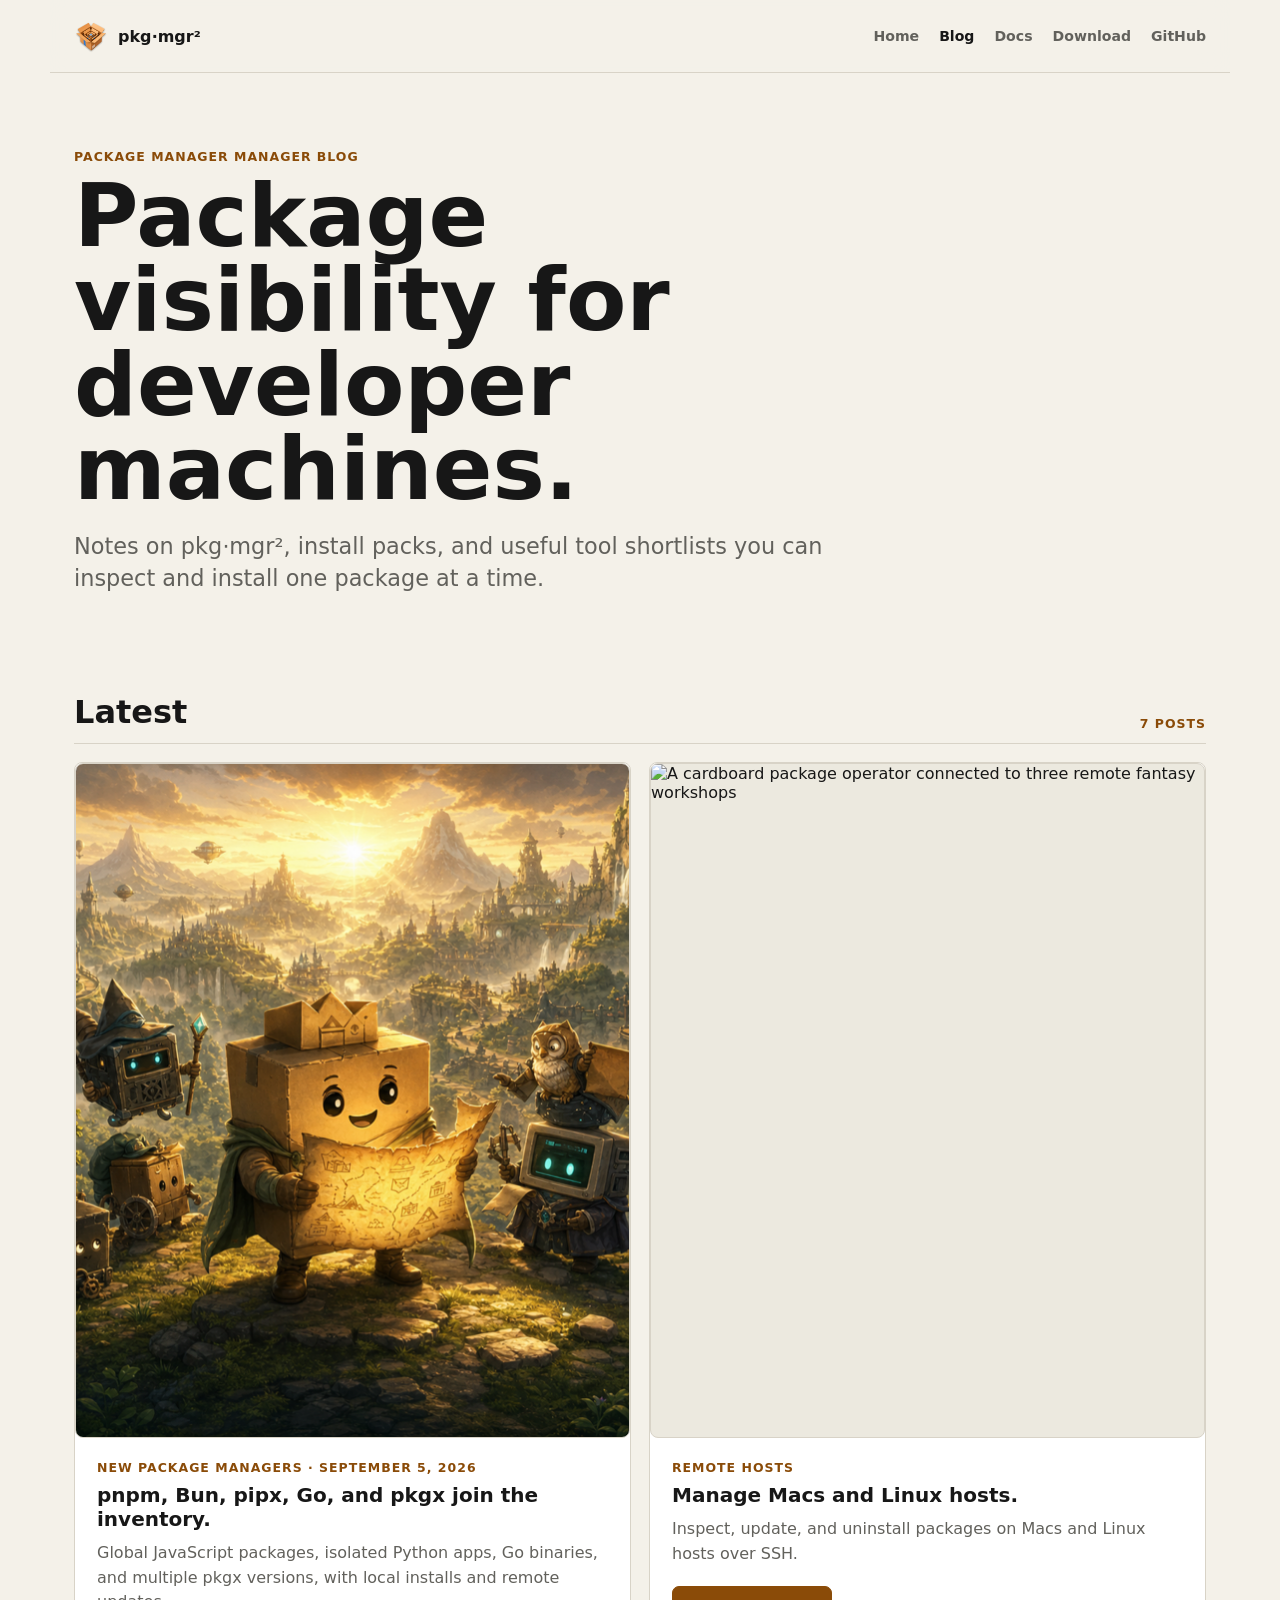
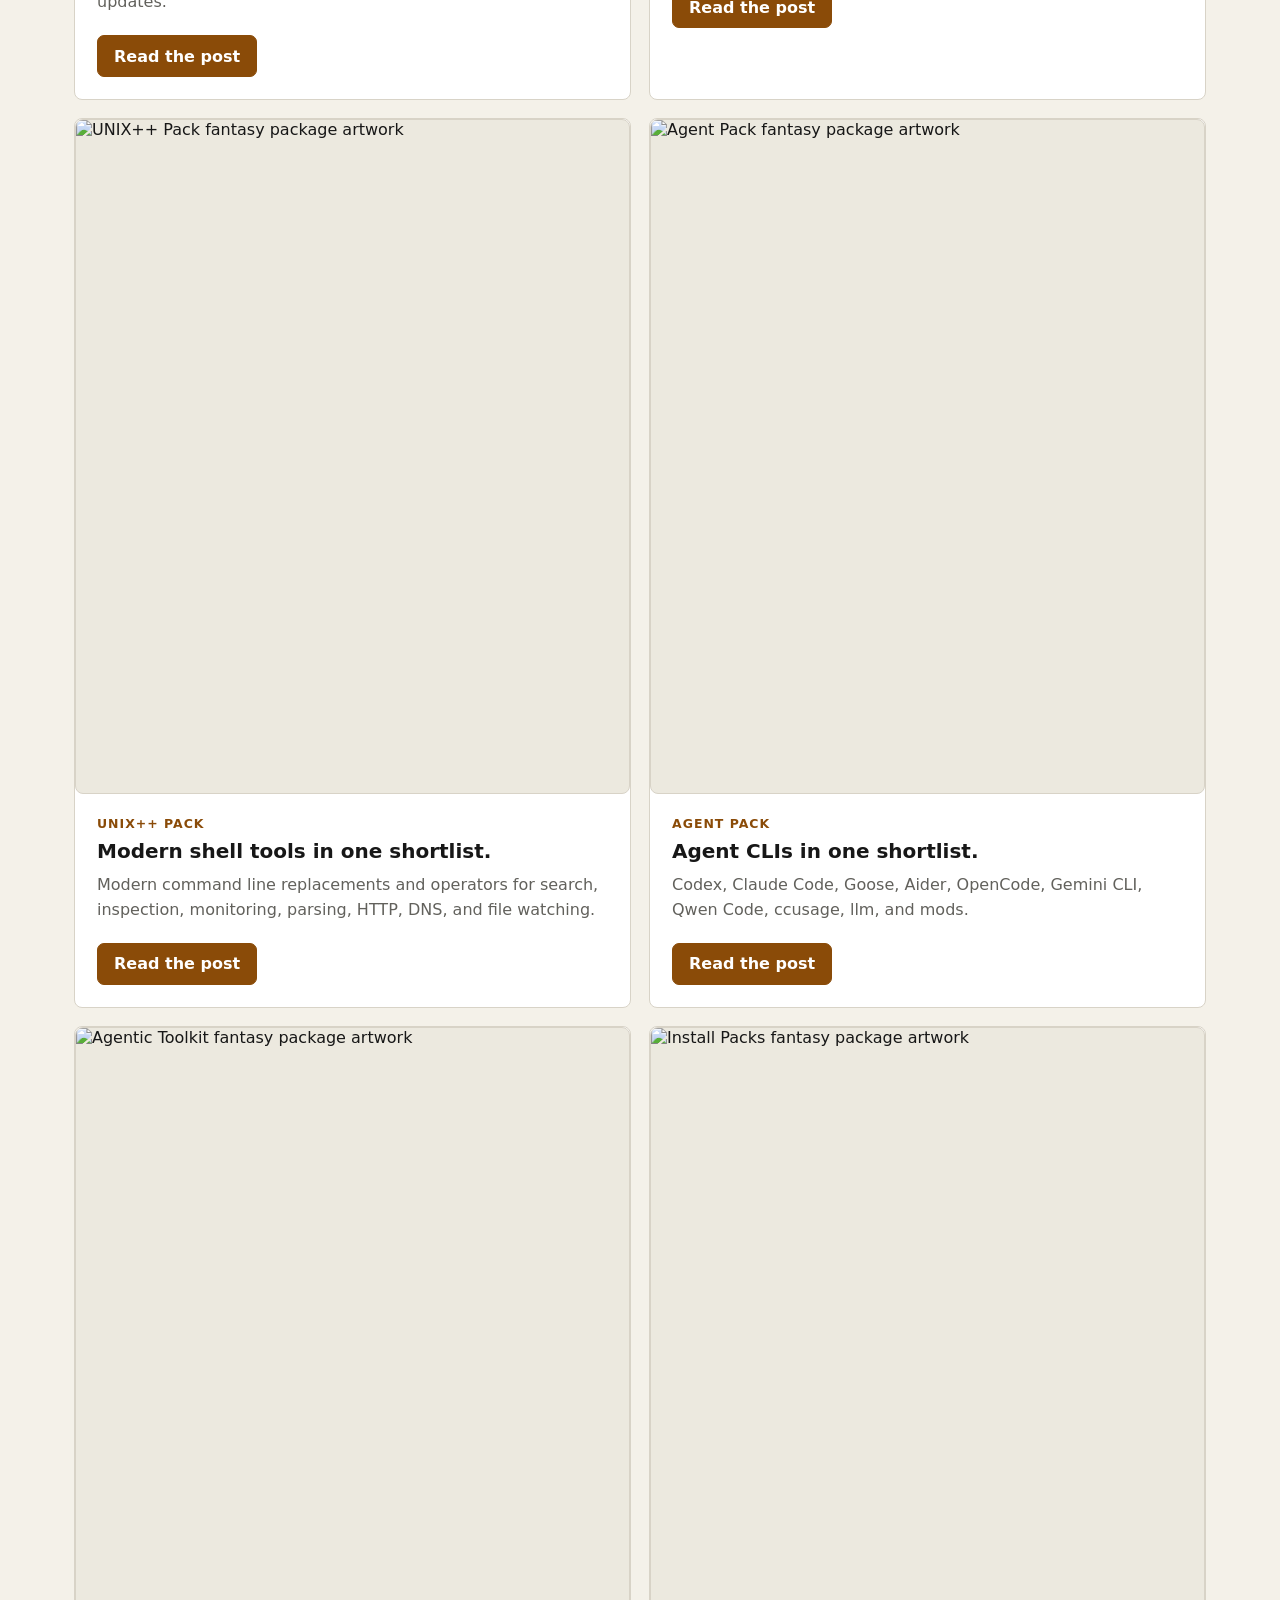
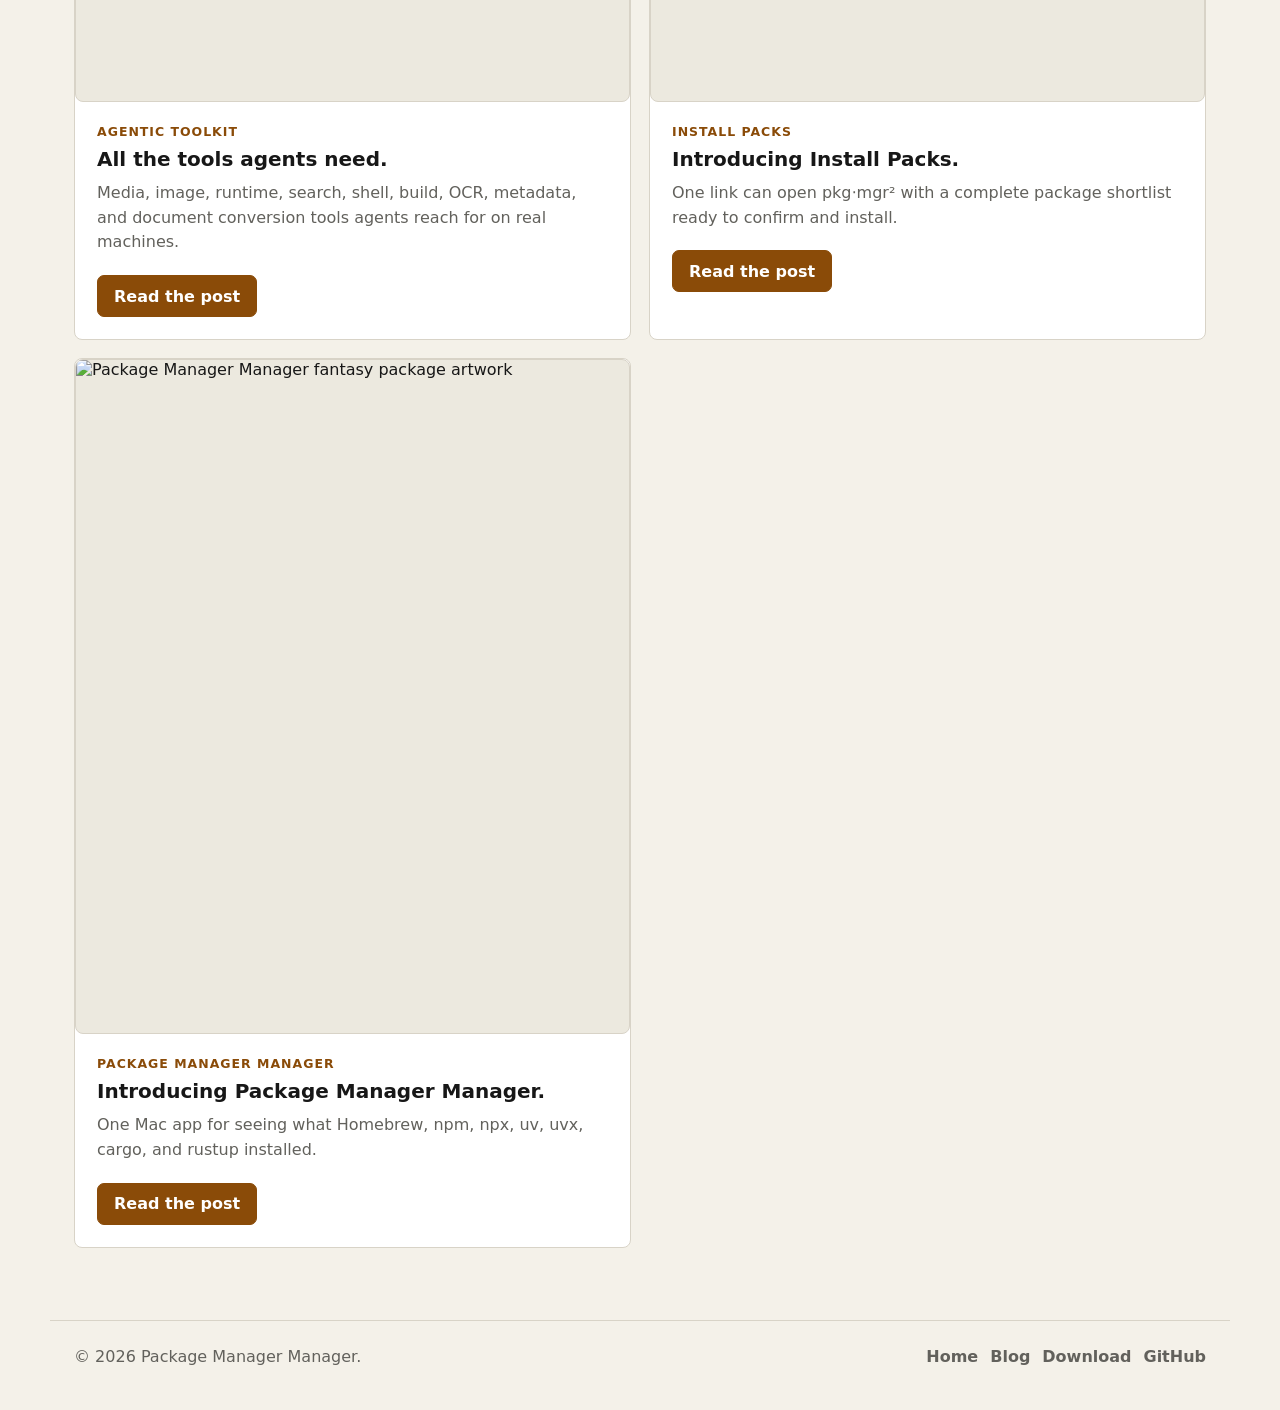
==== commit ef729dd9: "docs: add pkgx multi-version support to announcement" ====
--- a/www/blog/index.html
+++ b/www/blog/index.html
@@ -57,13 +57,13 @@
         </div>
         <div class="post-list">
           <article class="post-card">
-            <a href="./pnpm-bun-pipx-go/" aria-label="Read pnpm, Bun, pipx, and Go Join the Inventory.">
+            <a href="./pnpm-bun-pipx-go/" aria-label="Read pnpm, Bun, pipx, Go, and pkgx Join the Inventory.">
               <img src="./pnpm-bun-pipx-go/hero.png" alt="A cardboard package explorer reading a map with a group of tool-carrying companions" width="1200" height="675" loading="lazy" decoding="async">
             </a>
             <div class="post-card-copy">
               <p class="story-kicker">New package managers · September 5, 2026</p>
-              <h2><a href="./pnpm-bun-pipx-go/">pnpm, Bun, pipx, and Go join the inventory.</a></h2>
-              <p>Global JavaScript packages, isolated Python apps, and Go binaries, with local installs and remote updates.</p>
+              <h2><a href="./pnpm-bun-pipx-go/">pnpm, Bun, pipx, Go, and pkgx join the inventory.</a></h2>
+              <p>Global JavaScript packages, isolated Python apps, Go binaries, and multiple pkgx versions, with local installs and remote updates.</p>
               <a class="button primary" href="./pnpm-bun-pipx-go/">Read the post</a>
             </div>
           </article>
